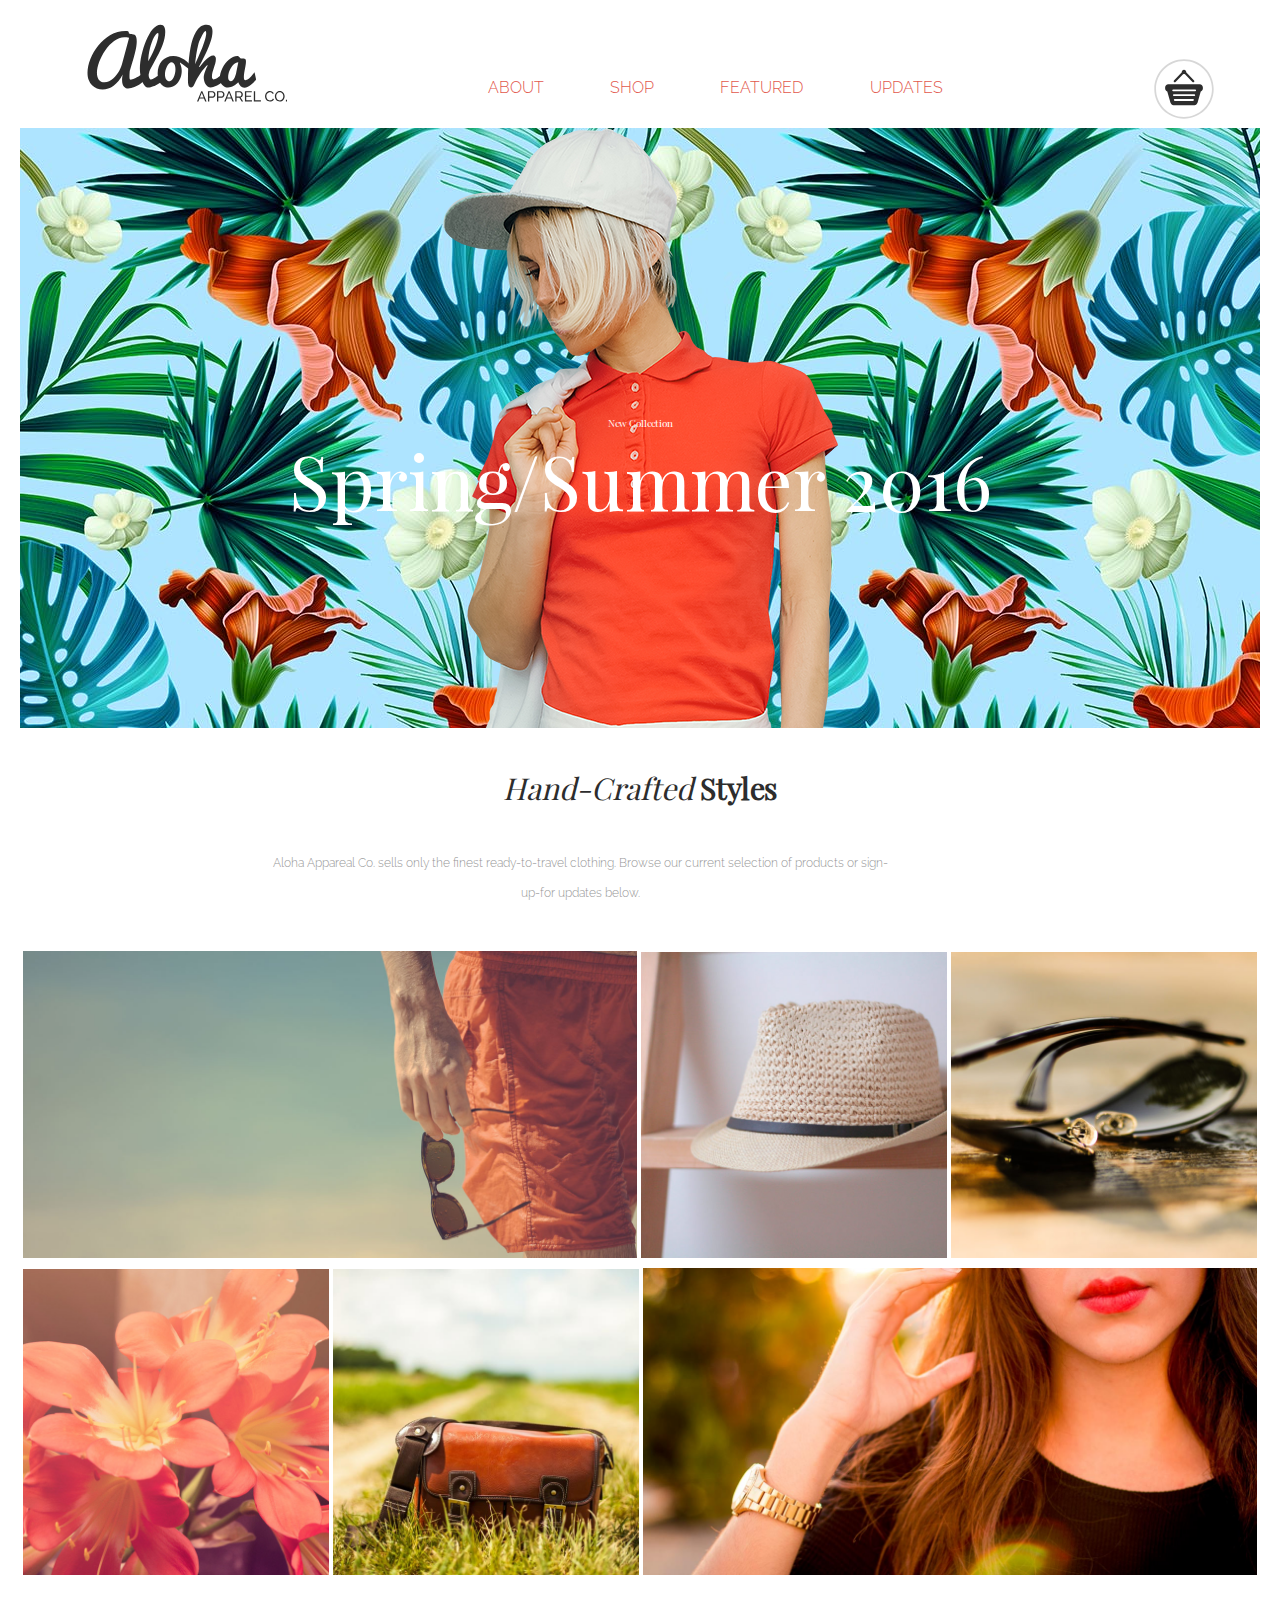
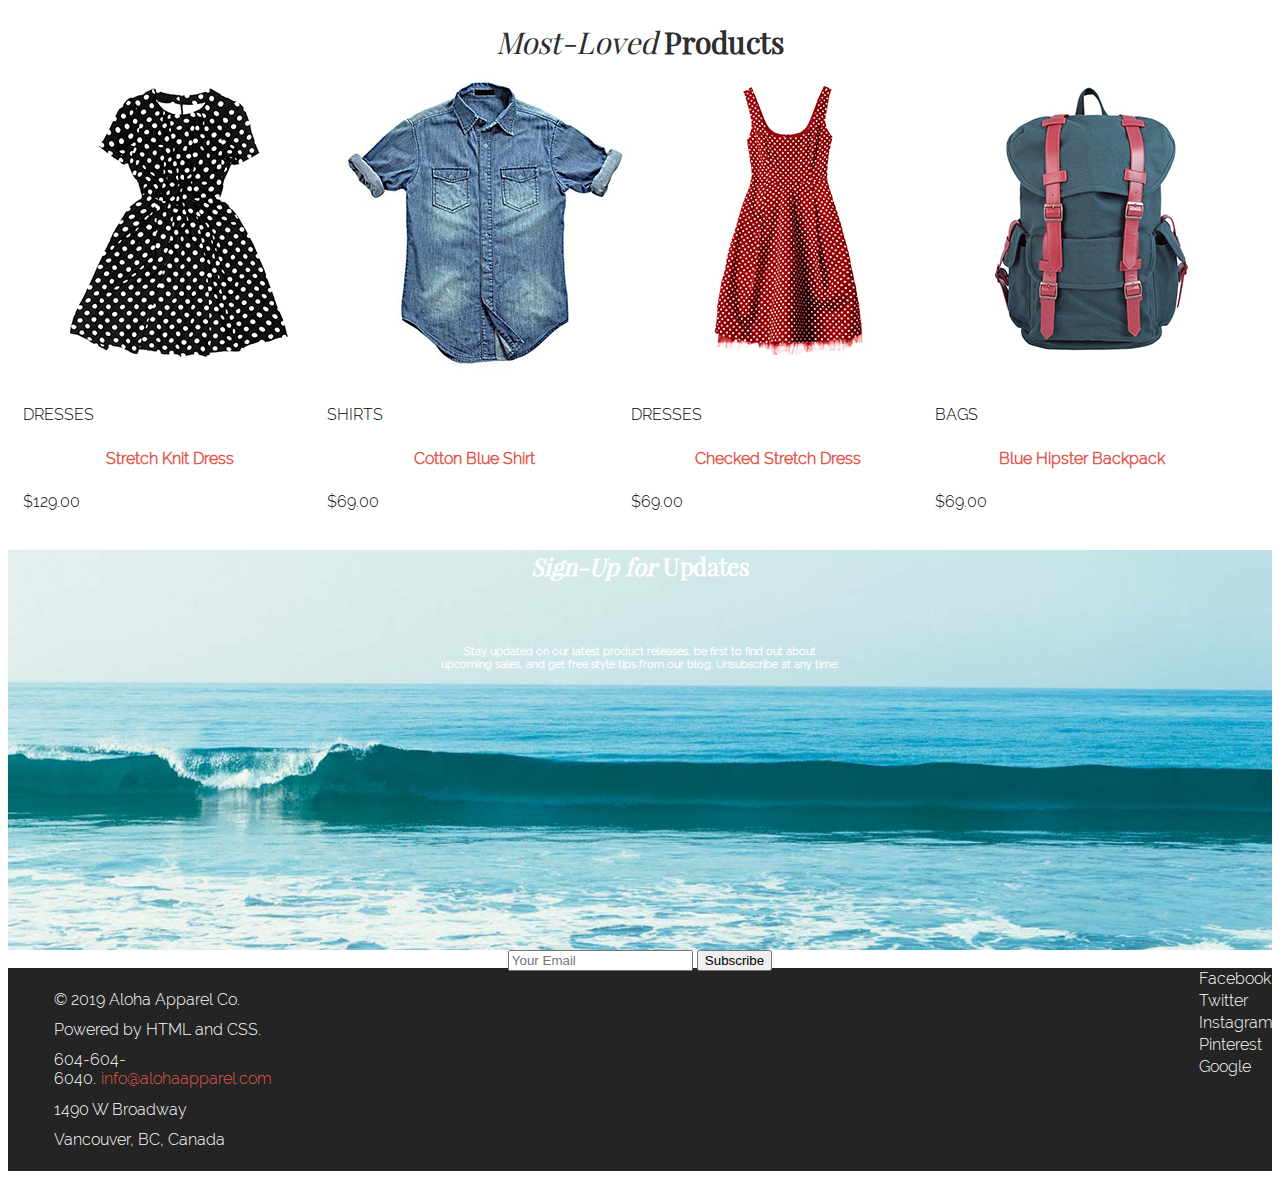
==== index.html @ 9bc2966b "rename index" ====
<!DOCTYPE html>
<html>
<head>
      <link href="https://fonts.googleapis.com/css?family=Thasadith" rel="stylesheet">
      <link rel="stylesheet" href="https://use.fontawesome.com/releases/v5.6.3/css/all.css" integrity="sha384-UHRtZLI+pbxtHCWp1t77Bi1L4ZtiqrqD80Kn4Z8NTSRyMA2Fd33n5dQ8lWUE00s/" crossorigin="anonymous">
<meta charset="utf-8">
<link rel="stylesheet" href="style.css">
        
</head> 
<body>

<header class="site-header container">
         <div class="logo">
            <img src="images/aloha-logo.svg" alt="Aloha Appareal Co. logo" width="200" height="100"/>
         </div>
         
         <nav class="main-navigation">
               <ul>
                  <li><a href="#about">ABOUT</a></li>
                  <li><a href="#shop">SHOP</a></li>
                  <li><a href="#featured">FEATURED</a></li>
                  <li><a href="#updates">UPDATES</a></li>
               </ul>
         </nav>
         <div class="cart">
               <span class="screen-reader"></span>
               <img src="images/cart-icon.svg" class="cart" alt="Shopping cart" width="60" height="60" />
            </div>
   </header>

   <section class="banner container">
      <div style="padding-top:40px;">
         <article class="banner-text">
            <div class="banner-header2"> New Collection</div>
            <div class="banner-header1">Spring/Summer 2016</div>
         </article>
      </div>
   </section>

   <section>
      <div class="container center">
         <article class="center" style="padding-top: 40px;">
            <span class="header3"><i>Hand-Crafted</i></span><span class="header2"><b> Styles</b></span>
            <div class="styles" style="width: 50%">
               Aloha Appareal Co. sells only the finest ready-to-travel clothing. Browse our current selection of products or sign-up-for updates below.
            </div>
         </article>
      </div>
   </section>

   <section class="container" style="padding-top:40px">
   <table>
      <tr>
         <td class="table-ract"><img src="images/mens-category.jpg" style="width:100%"/></td>
         <td class="table-square"><img src="images/trends-category.jpg" style="width: 100%"/></td>
         <td class="table-square"><img src="images/glasses-category.jpg" style="width: 100%"/></td>
      </tr>
   </table>
   <table>
      <tr>
         <td class="table-square"><img src="images/sale-category.jpg" style="width: 100%"/></td>
         <td class="table-square"><img src="images/bags-category.jpg" style="width: 100%"/></td>
         <td class="table-ract"><img src="images/womens-category.jpg" style="width:100%"/></td>
      </tr>

   </table>
   </section>
   <section class="container">
         <div class="center">
            <article class="center" style="padding-top: 40px;">
               <span class="header3"><i>Most-Loved</i></span><span class="header2"><b> Products</b></span>
            </article>
         </div>


      <div class="product">
         <img src="images/stretch-knit-dress.jpg" alt=Stretch-knit-dress>
         <p>DRESSES </p>
         <h4>Stretch Knit Dress</h4>
         <p>$129.00</p>
      </div>

      <div class="product">
         <img src="images/cotton-blue-shirt.jpg" alt=cotton-blue-shirt>
         <p>SHIRTS</p>
         <h4>Cotton Blue Shirt</h4>
         <p>$69.00</p>
      </div>

      <div class="product">
         <img src="images/checked-stretch-dress.jpg" alt=checked-stretch-dress>
         <p>DRESSES</p>
         <h4>Checked Stretch Dress</h4>
         <p>$69.00</p>
      </div>

      <div class="product">
         <img src="images/blue-hipster-backpack.jpg" alt=backpack>
         <p>BAGS</p>
         <h4>Blue Hipster Backpack</h4>
         <p>$69.00</p>
      </div>
   </section>

   <section class="newsletter">
      <article class="newsletter">
         <h2><em>Sign-Up for</em> <strong>Updates</strong></h2>
         <h6>Stay updated on our latest product releases, be first to find out about <br> upcoming sales, and get free
            style
            tips from our blog. Unsubscribe at any time.</h6>
         <form class="sign-up-form">
      </article>
      <label>
         <input type="email" placeholder="Your Email"/>
      </label>
      <button type="submit">Subscribe</button>
      </form>
   </section>
   <br>
   <footer>
         

      <div>
         <ul>
         <li>&copy; 2019 Aloha Apparel Co.</li>
         
         <li>Powered by HTML and CSS.</li>
         
         <li>604-604-6040.<a href=“mailto:info@alohaapparel.com”>info@alohaapparel.com</a></li>
         
         <li>1490 W Broadway</li>
         
         <li>Vancouver, BC, Canada</li>
      </div>
      <div>
         <li><i class="fab fa-facebook-square"></i>Facebook</li>
         
         <li><i class="fab fa-twitter"></i>Twitter</li>
         
         <li><i class="fab fa-instagram"></i>Instagram</li>
         
         <li><i class="fab fa-pinterest-square"></i>Pinterest</li>
         
         <li><i class="fab fa-google-plus-g"></i>Google</li>
      </ul>
      </div>
   </footer>








   </body>

</html>
---- style.css ----
@font-face {
  font-family: "PD bold";
  src: url("fonts/PlayfairDisplay-Bold_2.eot");
  src: url("fonts/PlayfairDisplay-Bold_2.eot?#iefix")
      format("embedded-opentype"),
    url("fonts/PlayfairDisplay-Bold_2.woff2") format("woff2"),
    url("fonts/PlayfairDisplay-Bold_2.woff") format("woff"),
    url("fonts/PlayfairDisplay-Bold_2.ttf") format("truetype"),
    url("fonts/PlayfairDisplay-Bold_2.svg#PlayfairDisplay-Bold") format("svg");
  font-weight: bold;
  font-style: normal;
}
@font-face {
  font-family: "pd reg";
  src: url("fonts/PlayfairDisplay-Regular_1.eot");
  src: url("fonts/PlayfairDisplay-Regular_1.eot?#iefix")
      format("embedded-opentype"),
    url("fonts/PlayfairDisplay-Regular_1.woff2") format("woff2"),
    url("fonts/PlayfairDisplay-Regular_1.woff") format("woff"),
    url("fonts/PlayfairDisplay-Regular_1.ttf") format("truetype"),
    url("fonts/PlayfairDisplay-Regular_1.svg#PlayfairDisplay-Regular")
      format("svg");
  font-weight: normal;
  font-style: normal;
}

@font-face {
  font-family: "R med";
  src: url("fonts/Raleway-Medium.eot");
  src: url("fonts/Raleway-Medium.eot?#iefix") format("embedded-opentype"),
    url("fonts/Raleway-Medium.woff2") format("woff2"),
    url("fonts/Raleway-Medium.woff") format("woff"),
    url("fonts/Raleway-Medium.ttf") format("truetype"),
    url("fonts/Raleway-Medium.svg#Raleway-Medium") format("svg");
  font-weight: 500;
  font-style: normal;
}

@font-face {
  font-family: "R light";
  src: url("fonts/Raleway-Light.eot");
  src: url("fonts/Raleway-Light.eot?#iefix") format("embedded-opentype"),
    url("fonts/Raleway-Light.woff2") format("woff2"),
    url("fonts/Raleway-Light.woff") format("woff"),
    url("fonts/Raleway-Light.ttf") format("truetype"),
    url("fonts/Raleway-Light.svg#Raleway-Light") format("svg");
  font-weight: 300;
  font-style: normal;
}
h1 {
  text-allign: left;
}
h2 {
  font-family: "pd reg";
  color: white;
  text-align: center;
}


.header2 {
  font-family: "pd reg";
  color: #2d2d2d;
  text-align: center;
  font-size: 30px;
}

.header3 {
  font-family: "pd reg";
  color: #2d2d2d;
  text-align: center;
  font-size: 30px;
}
h4 {
  font-family: "R light";
  color: #e2574c;
  text-align: center;
}
h5 {
  color: #969696;
  font-family: "R light";
  text-align: center;
}
h6 {
  color: white;
  font-family: "r light";
  text-align: center;
  padding: 3%;
  j
}

header {
  margin: 0 auto;
  padding: 5px 0 5px 10px;
}

.center{
  text-align: center;
}


.collection {
  text-align: center;
}
.newsletter {
  text-align: center;
}
.styles {
  padding-top: 40px;
  padding-left: 250px;
  text-align: center;
  font-size: 12px;
  font-family: "R light";
  line-height: 0.8cm;
  color: #969696;
}

table{
  width: 100%;
}

.table-ract{
  width: 50%;
  height:200px;
}

.table-square{
  width: 25%;
  height:100px;
}
.body {
  text-align: center;
  color: #2d2d2d;
}
.season {
  text-align: center;
}
.container {
  max-width: 1240px;
  margin: 0 auto
}
.main-navigation {
  text-align: center;
}
footer {
  display: flex;
  flex-flow: row;
  justify-content: space-between;
  align-items: right;
  align-content: flex-start;
  background-color: #242424;
  color: white;
  text-decoration: none;
}

header {
  display: flex;
  justify-content: space-between;
  text-transform: uppercase;
  align-items: center;
  text-align: center;
  height: 110px;
}
.logo {
  align-self: flex-start;
  padding-left: 5%;
}

.cart {
  flex: 0 1 13%;
  align-self: flex-end;
}
.main-navigation {
  flex: 1 0 0%;
  padding-top: 3%;
}
.main-navigation li {
  list-style: none;
  display: inline;
}

.banner {
  background: url("images/banner-girl.png") no-repeat center 0%,
    url("images/flower-bkgd.jpg") repeat-x; 
    height:600px;
    flex-shrink: 1;
}

.banner-text{
  font-family: "pd reg";
  color: white;
  text-align: center;
  padding: 20%;
}

.banner-header1{
  font-size: 75px;
}
.banner-header2{
  font-size: 10px;
}

.description {
  font-size: 10px;

}

.newsletter {
  font-family: "R light";
  background: url("images/wave-bkgd.jpg") bottom no-repeat;
  background-size: cover;
  height: 400px;
  width: 100%;
  text-align: center;
}
a {
  font-family: "r light";
  color: #e2574c;
  text-decoration: none;
  padding: 2%;
}

.product {
  display: inline-block;
  width: 300px;
  padding: 0%;
}

li {
  font-family: "R light";
  list-style-type: none;
  padding: 2%;
}

p {
  font-family: "R light";
  color: black;
  padding: 1%;
}

@media screen and (max-width: 480px) {
  .wrapperdisplay flex;
}
@media screen and (m-width: 720px) {
}

.wrapper .content {
  flex-flow: column-reverse nowrap;
  align-content: center;
  align-items: center;
  display: flex;
}
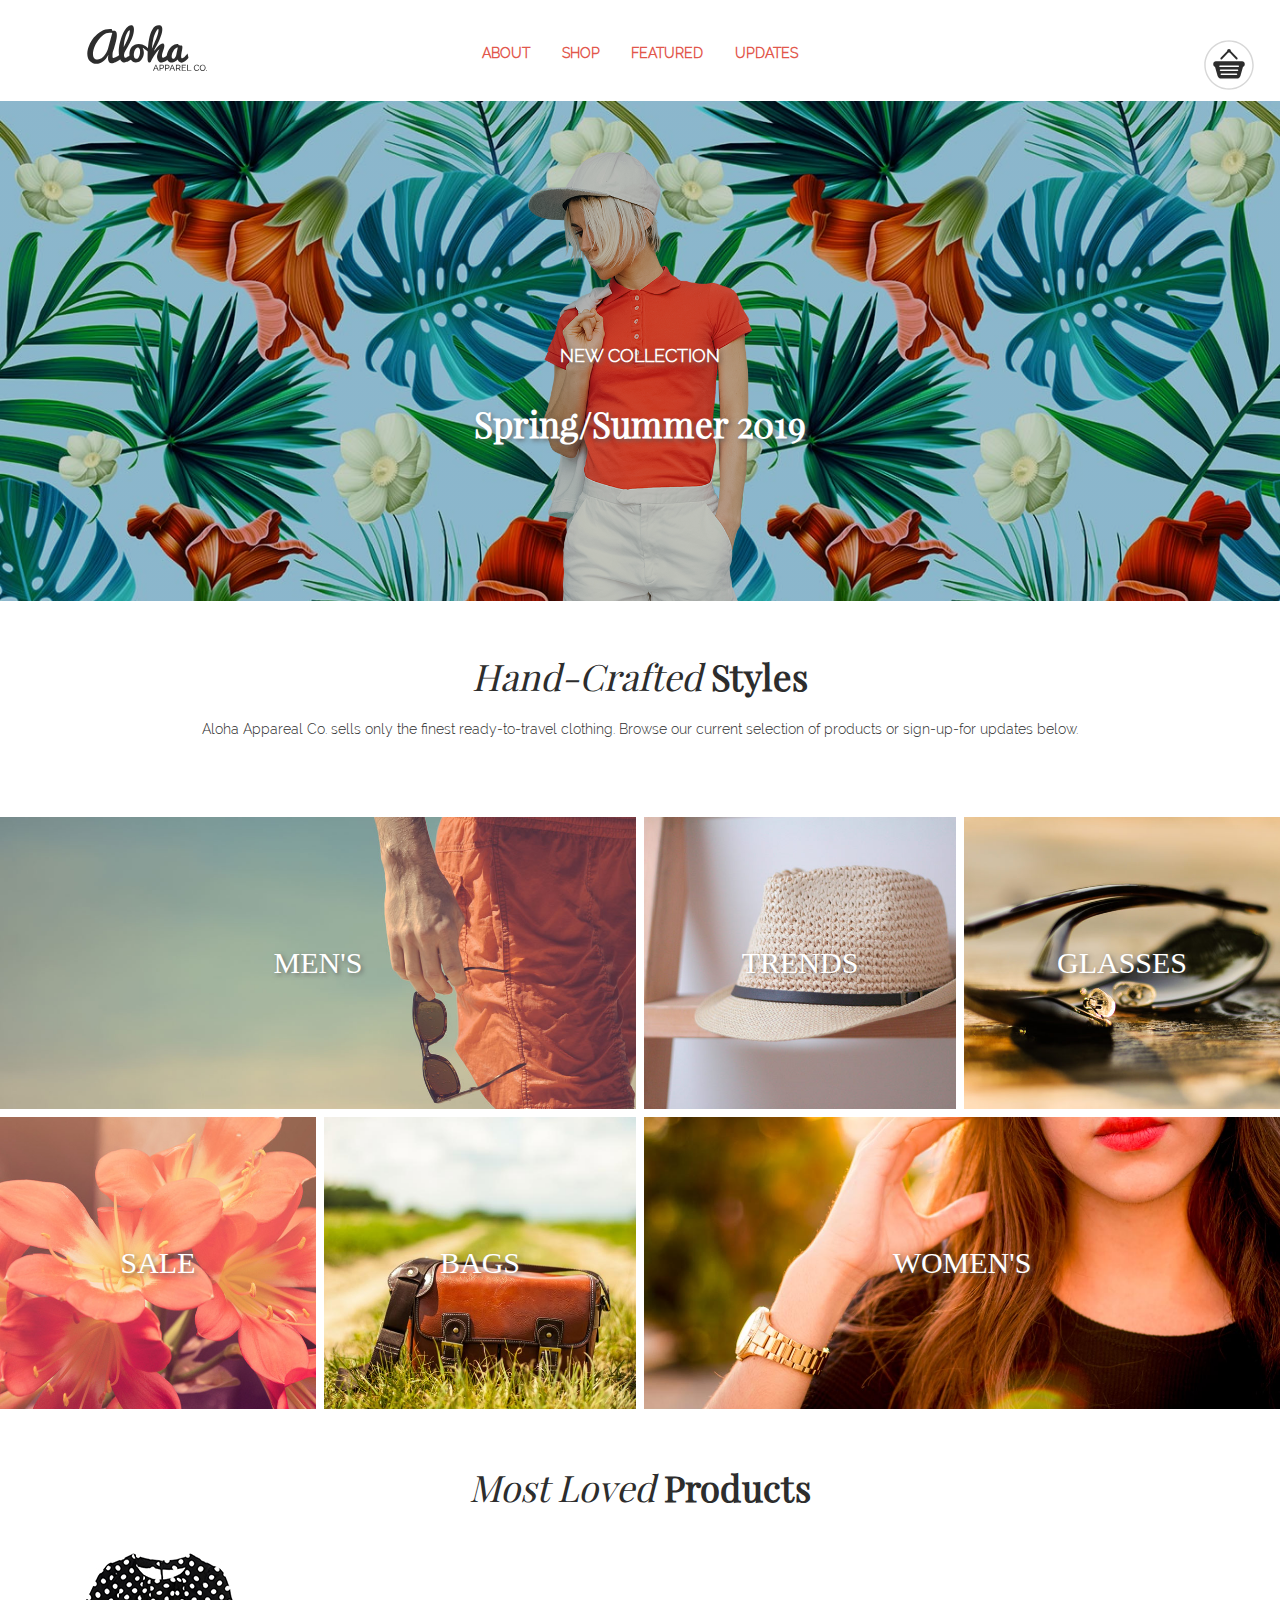
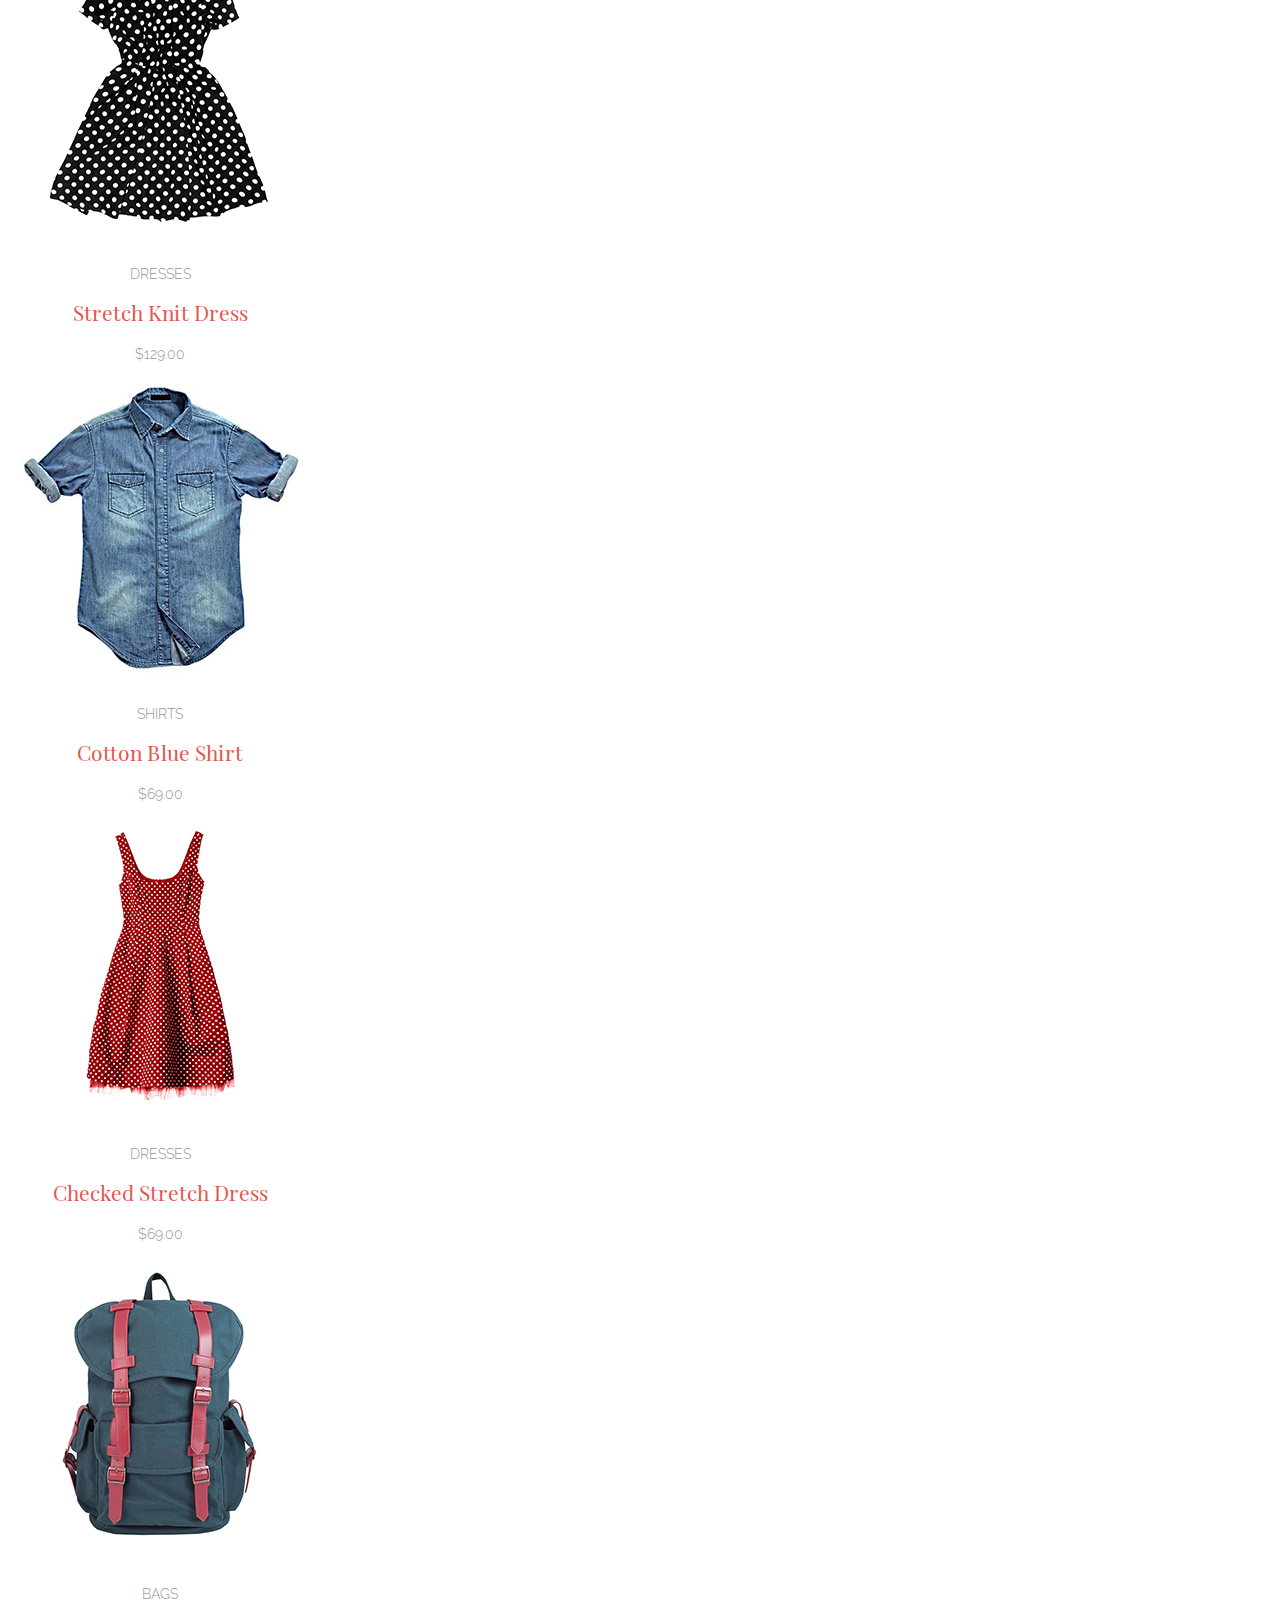
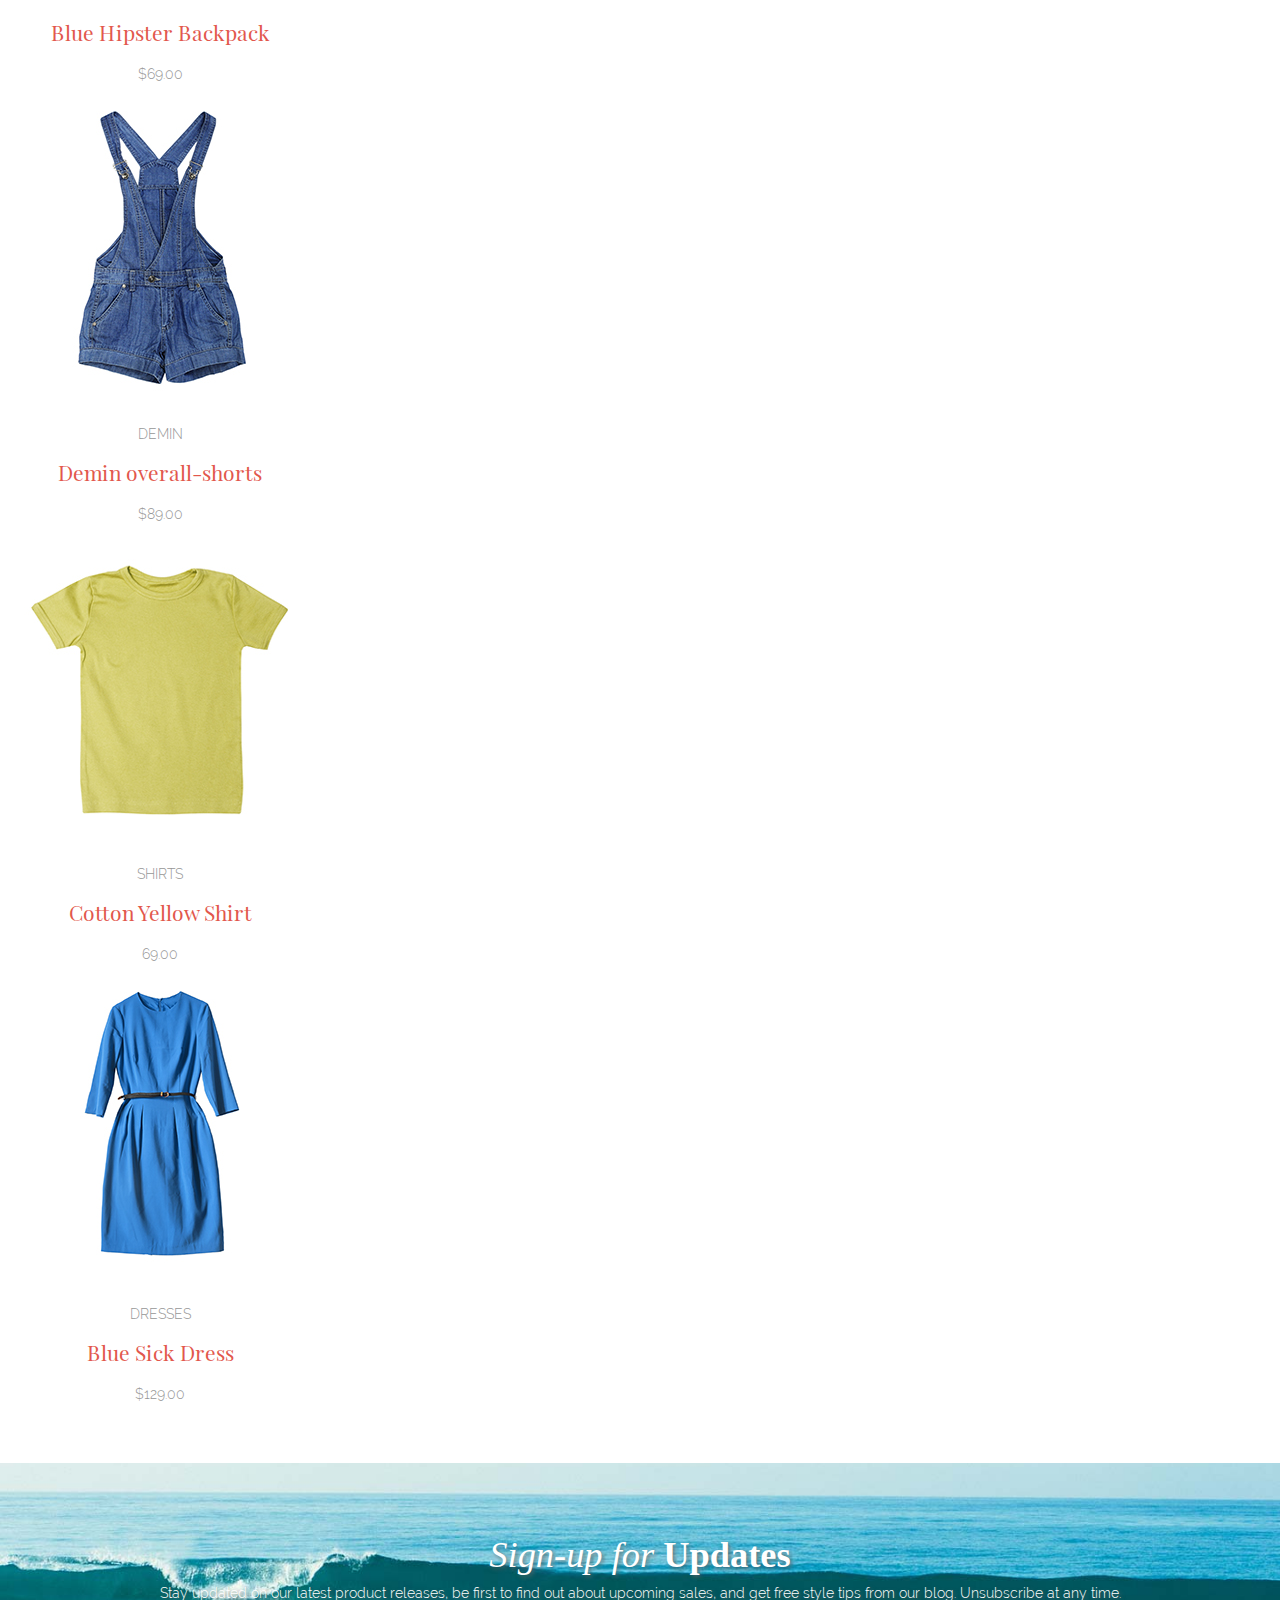
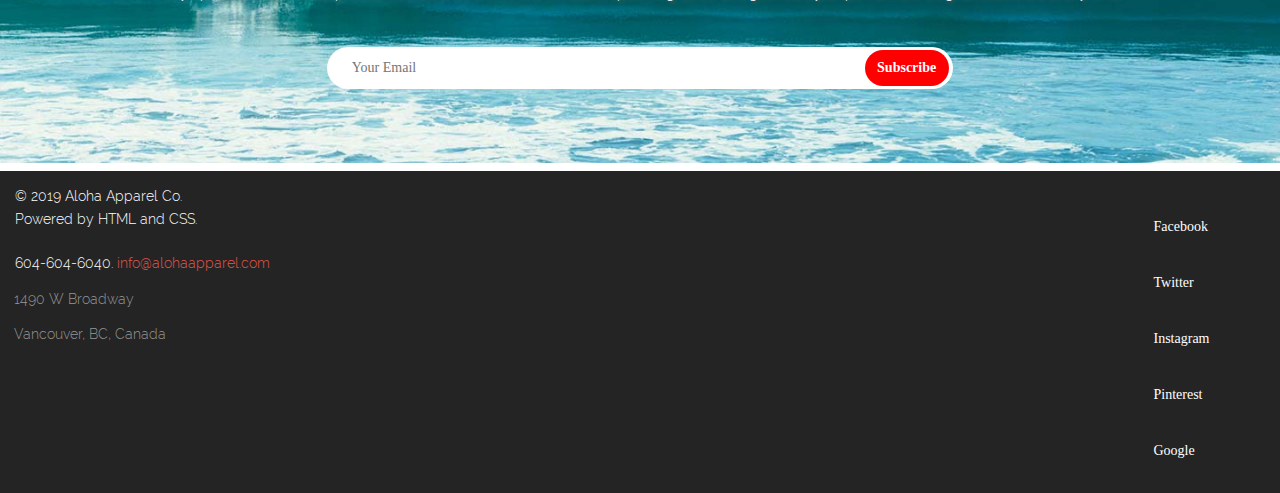
==== commit cd909e18: "january 22, 2019 final project aloha" ====
--- a/index.html
+++ b/index.html
@@ -1,156 +1,174 @@
 <!DOCTYPE html>
 <html>
 <head>
-      <link href="https://fonts.googleapis.com/css?family=Thasadith" rel="stylesheet">
-      <link rel="stylesheet" href="https://use.fontawesome.com/releases/v5.6.3/css/all.css" integrity="sha384-UHRtZLI+pbxtHCWp1t77Bi1L4ZtiqrqD80Kn4Z8NTSRyMA2Fd33n5dQ8lWUE00s/" crossorigin="anonymous">
-<meta charset="utf-8">
-<link rel="stylesheet" href="style.css">
-        
-</head> 
+      <meta charset="utf-8"/>
+      <meta name="viewport" content= "width=device-width, initial-scale=1"/>
+      
+      <link href="https://fonts.googleapis.com/css?family=Thasadith" rel="stylesheet"/>
+      <link rel="stylesheet" href="https://use.fontawesome.com/releases/v5.6.3/css/all.css" integrity="sha384-UHRtZLI+pbxtHCWp1t77Bi1L4ZtiqrqD80Kn4Z8NTSRyMA2Fd33n5dQ8lWUE00s/" crossorigin="anonymous"/>
+      <link href="https://meyerweb.com/eric/tools/css/reset" rel="stylesheet"/>
+      <link rel="stylesheet" href="style.css"/>
+      <link rel="stylesheet" href="flickity.min.css"/>
+
+
+</head>
+
 <body>
 
 <header class="site-header container">
          <div class="logo">
-            <img src="images/aloha-logo.svg" alt="Aloha Appareal Co. logo" width="200" height="100"/>
+            <h1 class="screen-reader">Aloha Apparel Co.</h1>
+            <img src="images/aloha-logo.svg" alt="Aloha Appareal Co. logo"/>
          </div>
+         <div class="cart">
+               <span class="screen-reader">Shopping cart</span>
+               <img src="images/cart-icon.svg" alt="Shopping cart" />
+         </div>
+         <nav class="main-navigation"> 
+             <ul>
+                     <li><a href="#about">about</a></li>
+                     <li><a href="#shop">SHOP</a></li>
+                     <li><a href="#featured">FEATURED</a></li>
+                     <li><a href="#updates">UPDATES</a></li>
+                  </ul>
+            </nav>
          
-         <nav class="main-navigation">
-               <ul>
-                  <li><a href="#about">ABOUT</a></li>
-                  <li><a href="#shop">SHOP</a></li>
-                  <li><a href="#featured">FEATURED</a></li>
-                  <li><a href="#updates">UPDATES</a></li>
-               </ul>
-         </nav>
-         <div class="cart">
-               <span class="screen-reader"></span>
-               <img src="images/cart-icon.svg" class="cart" alt="Shopping cart" width="60" height="60" />
-            </div>
-   </header>
+         
+</header>
 
-   <section class="banner container">
-      <div style="padding-top:40px;">
-         <article class="banner-text">
-            <div class="banner-header2"> New Collection</div>
-            <div class="banner-header1">Spring/Summer 2016</div>
-         </article>
+   <section class="banner">
+      <div class="banner-text container">
+            <p class="collection"> new collection</p>
+            <p class="season">Spring/Summer 2019</p>   
       </div>
    </section>
 
-   <section>
-      <div class="container center">
-         <article class="center" style="padding-top: 40px;">
-            <span class="header3"><i>Hand-Crafted</i></span><span class="header2"><b> Styles</b></span>
-            <div class="styles" style="width: 50%">
-               Aloha Appareal Co. sells only the finest ready-to-travel clothing. Browse our current selection of products or sign-up-for updates below.
-            </div>
-         </article>
-      </div>
+
+   <section class="about" id="about">
+         <div class="about-text container">
+            <h2>Hand-Crafted <span class="heavy">Styles</span></h2>
+               <p class="hcs">Aloha Appareal Co. sells only the finest ready-to-travel clothing. Browse our current selection of products or sign-up-for updates below.</p>
+             </div>
    </section>
 
-   <section class="container" style="padding-top:40px">
-   <table>
-      <tr>
-         <td class="table-ract"><img src="images/mens-category.jpg" style="width:100%"/></td>
-         <td class="table-square"><img src="images/trends-category.jpg" style="width: 100%"/></td>
-         <td class="table-square"><img src="images/glasses-category.jpg" style="width: 100%"/></td>
-      </tr>
-   </table>
-   <table>
-      <tr>
-         <td class="table-square"><img src="images/sale-category.jpg" style="width: 100%"/></td>
-         <td class="table-square"><img src="images/bags-category.jpg" style="width: 100%"/></td>
-         <td class="table-ract"><img src="images/womens-category.jpg" style="width:100%"/></td>
-      </tr>
+   <div class="categories">
+      <div class="mens category-rectangular"><span class=category-name>men's</span></div>
+      <div class="trends category-square"><span class=category-name>trends</span></div>
+      <div class="glasses category-square"><span class=category-name>glasses</span></div>
+   </div>
+   <div class="categories">
+   <div class="sale category-square"><span class=category-name>sale</span></div>
+      <div class="bags category-square"><span class=category-name>bags</span></div>
+      <div class="womens category-rectangular"><span class=category-name>women's</span></div>
+   </div>
+</section>
 
-   </table>
-   </section>
-   <section class="container">
-         <div class="center">
-            <article class="center" style="padding-top: 40px;">
-               <span class="header3"><i>Most-Loved</i></span><span class="header2"><b> Products</b></span>
-            </article>
+
+   <section class="featured" id="featured">
+         
+               <h2>Most Loved<span class="heavy"> Products</span></h2>
+          
+     <div class="main-carousel">  
+           
+
+      <div class="carousel-cell">
+         <img src="images/stretch-knit-dress.jpg" alt=Stretch-knit-dress>
+         <p class="product-type">dresses </p>
+         <h3>Stretch Knit Dress</h3>
+         <p class="price">$129.00</p>
+      </div>
+
+      <div class="carousel-cell">
+         <img src="images/cotton-blue-shirt.jpg" alt=cotton-blue-shirt>
+         <p class="product-type">shirts</p>
+         <h3>Cotton Blue Shirt</h3>
+         <p class="price">$69.00</p>
+      </div>
+
+      <div class="carousel-cell">
+         <img src="images/checked-stretch-dress.jpg" alt=checked-stretch-dress>
+         <p class="product-type">dresses</p>
+         <h3>Checked Stretch Dress</h3>
+         <p class="price">$69.00</p>
+      </div>
+
+      <div class="carousel-cell">
+         <img src="images/blue-hipster-backpack.jpg" alt=backpack>
+         <p class="product-type">bags</p>
+         <h3>Blue Hipster Backpack</h3>
+         <p class="price">$69.00</p>
+      </div>
+
+      <div class="carousel-cell">
+            <img src="images/demin-overall-shorts.jpg" alt=denib-overall-shorts>
+            <p class="product-type">demin</p>
+            <h3>Demin overall-shorts</h3>
+            <p class="price">$89.00</p>
+      </div>
+
+         <div class="carousel-cell">
+               <img src="images/cotton-yellow-tshirt.jpg" alt=cotton-yellow-tshirt>
+               <p class="product-type">shirts</p>
+               <h3>Cotton Yellow Shirt</h3>
+               <p class="price">69.00</p>
          </div>
 
+            <div class="carousel-cell">
+                  <img src="images/blue-silk-dress.jpg" alt=blue-sick-dress>
+                  <p class="product-type">dresses </p>
+                  <h3>Blue Sick Dress</h3>
+                  <p class="price">$129.00</p>
+            </div>
+               
+               
+      </div>
+               
+   </section>
+   
 
-      <div class="product">
-         <img src="images/stretch-knit-dress.jpg" alt=Stretch-knit-dress>
-         <p>DRESSES </p>
-         <h4>Stretch Knit Dress</h4>
-         <p>$129.00</p>
+   <section class="newsletter" id="newsletter">
+      <div class="sign-up-wrapper container">
+            <h5>Sign-up for<span class="heavy"> Updates</span></h5>
+            <p>Stay updated on our latest product releases, be first to find out about upcoming sales, and get free style tips from our blog. Unsubscribe at any time.</p>
+            <form class="sign-up-form">
+            <input type="email" name="your_email" id="your-email" value placeholder="Your Email">
+            <input type="submit" name="subscribe" value="Subscribe" id="subscribe">
+            </form>
+            </div>     
+   </section>
+ 
+   <footer class="site-footer">
+     
+         <div class="colophon">
+            <div class="copyright">
+               <h6>&copy; 2019 Aloha Apparel Co.</h6>
+               <h6>Powered by HTML and CSS.</h6>
+               <br>
+               <h6>604-604-6040. <a href=“mailto:info@alohaapparel.com”>info@alohaapparel.com</a></h6>
+            </div>
+            
+            <div class="address">
+               <h4>1490 W Broadway</h4>
+               <h4>Vancouver, BC, Canada</h4>
+            </div>
       </div>
+       <ul class="social">
+   
+         <li><i href class="fab fa-facebook-square"><span class="network-name">Facebook</span></i></li>
+         <li><i href class="fab fa-twitter"><span class="network-name">Twitter</span></i></li>
+         <li><i href class="fab fa-instagram"><span class="network-name">Instagram</span></i></li>
+         <li><i href class="fab fa-pinterest-square"><span class="network-name">Pinterest</span></i></li>
+         <li><i href class="fab fa-google-plus-g"><span class="network-name">Google</span></i></li>
+         </ul>
+      
 
-      <div class="product">
-         <img src="images/cotton-blue-shirt.jpg" alt=cotton-blue-shirt>
-         <p>SHIRTS</p>
-         <h4>Cotton Blue Shirt</h4>
-         <p>$69.00</p>
-      </div>
-
-      <div class="product">
-         <img src="images/checked-stretch-dress.jpg" alt=checked-stretch-dress>
-         <p>DRESSES</p>
-         <h4>Checked Stretch Dress</h4>
-         <p>$69.00</p>
-      </div>
-
-      <div class="product">
-         <img src="images/blue-hipster-backpack.jpg" alt=backpack>
-         <p>BAGS</p>
-         <h4>Blue Hipster Backpack</h4>
-         <p>$69.00</p>
-      </div>
-   </section>
-
-   <section class="newsletter">
-      <article class="newsletter">
-         <h2><em>Sign-Up for</em> <strong>Updates</strong></h2>
-         <h6>Stay updated on our latest product releases, be first to find out about <br> upcoming sales, and get free
-            style
-            tips from our blog. Unsubscribe at any time.</h6>
-         <form class="sign-up-form">
-      </article>
-      <label>
-         <input type="email" placeholder="Your Email"/>
-      </label>
-      <button type="submit">Subscribe</button>
-      </form>
-   </section>
-   <br>
-   <footer>
-         
-
-      <div>
-         <ul>
-         <li>&copy; 2019 Aloha Apparel Co.</li>
-         
-         <li>Powered by HTML and CSS.</li>
-         
-         <li>604-604-6040.<a href=“mailto:info@alohaapparel.com”>info@alohaapparel.com</a></li>
-         
-         <li>1490 W Broadway</li>
-         
-         <li>Vancouver, BC, Canada</li>
-      </div>
-      <div>
-         <li><i class="fab fa-facebook-square"></i>Facebook</li>
-         
-         <li><i class="fab fa-twitter"></i>Twitter</li>
-         
-         <li><i class="fab fa-instagram"></i>Instagram</li>
-         
-         <li><i class="fab fa-pinterest-square"></i>Pinterest</li>
-         
-         <li><i class="fab fa-google-plus-g"></i>Google</li>
-      </ul>
-      </div>
+      
    </footer>
 
-
-
-
-
-
+<!--JavaScript files-->
+<script type="text/javascript" src="./jquery.js"></script>
+<script type="text/javascript" src="./flickity.pkgd.min.js"></script>
+<script type="text/javascript" src="./index.js"></script>
 
 
    </body>
--- a/style.css
+++ b/style.css
@@ -1,3 +1,133 @@
+/* http://meyerweb.com/eric/tools/css/reset/ 
+   v2.0 | 20110126
+   License: none (public domain)
+*/
+
+html,
+body,
+div,
+span,
+applet,
+object,
+iframe,
+h1,
+h2,
+h3,
+h4,
+h5,
+h6,
+p,
+blockquote,
+pre,
+a,
+abbr,
+acronym,
+address,
+big,
+cite,
+code,
+del,
+dfn,
+em,
+img,
+ins,
+kbd,
+q,
+s,
+samp,
+small,
+strike,
+strong,
+sub,
+sup,
+tt,
+var,
+b,
+u,
+i,
+center,
+dl,
+dt,
+dd,
+ol,
+ul,
+li,
+fieldset,
+form,
+label,
+legend,
+table,
+caption,
+tbody,
+tfoot,
+thead,
+tr,
+th,
+td,
+article,
+aside,
+canvas,
+details,
+embed,
+figure,
+figcaption,
+footer,
+header,
+hgroup,
+menu,
+nav,
+output,
+ruby,
+section,
+summary,
+time,
+mark,
+audio,
+video {
+  margin: 0;
+  padding: 0;
+  border: 0;
+  font-size: 100%;
+  font: inherit;
+  vertical-align: baseline;
+  box-sizing: border-box;
+}
+/* HTML5 display-role reset for older browsers */
+article,
+aside,
+details,
+figcaption,
+figure,
+footer,
+header,
+hgroup,
+menu,
+nav,
+section {
+  display: block;
+}
+body {
+  line-height: 1px;
+}
+ol,
+ul {
+  list-style: none;
+}
+blockquote,
+q {
+  quotes: none;
+}
+blockquote:before,
+blockquote:after,
+q:before,
+q:after {
+  content: "";
+  content: none;
+}
+table {
+  border-collapse: collapse;
+  border-spacing: 0;
+}
 @font-face {
   font-family: "PD bold";
   src: url("fonts/PlayfairDisplay-Bold_2.eot");
@@ -47,205 +177,652 @@
   font-weight: 300;
   font-style: normal;
 }
+html {
+  font-size: 14px;
+}
+
 h1 {
-  text-allign: left;
-}
-h2 {
-  font-family: "pd reg";
-  color: white;
-  text-align: center;
-}
-
+  text-align: left;
+}
 
 .header2 {
   font-family: "pd reg";
   color: #2d2d2d;
   text-align: center;
-  font-size: 30px;
+  font-size: 2.4rem;
+  font-style: normal;
+  font-weight: bold;
+  font-weight: 700;
 }
 
 .header3 {
   font-family: "pd reg";
   color: #2d2d2d;
   text-align: center;
-  font-size: 30px;
-}
-h4 {
+  font-size: 2.4rem;
+  font-style: italic;
+  text-shadow: 2px 2px 4px hsla(0, 0%, 39%, 0.8);
+  margin-bottom: 1.5rem;
+  line-height: 1;
+}
+
+section {
+  padding: 4rem 0;
+}
+section h2 {
+  text-align: center;
+}
+h2 {
+  font-size: 2.6rem;
+  font-style: italic;
+  margin-bottom: 1.5rem;
+  font-family: "pd reg";
+  line-height: 1;
+}
+.heavy {
+  font-style: normal;
+  font-weight: 900;
+}
+.about-text p {
+  font-size: 14px;
+}
+.featured-container {
+  padding: 0;
+}
+
+.p {
+  margin-block-start: 1em;
+  margin-block-end: 1em;
+  margin-inline-start: 0px;
+  margin-inline-end: 0px;
+  text-align: center;
+}
+.product-type {
+  font-size: 0.75rem;
+  margin-bottom: 0.75rem;
+  text-transform: uppercase;
+}
+.price,
+.product-type {
+  color: #969696;
+  font-size: 14px;
+}
+
+.hcs {
+  color: #2d2d2d;
   font-family: "R light";
-  color: #e2574c;
-  text-align: center;
-}
-h5 {
-  color: #969696;
-  font-family: "R light";
-  text-align: center;
-}
+  text-align: center;
+  margin: 0;
+  padding: 0;
+  border: 0;
+  font-size: 14px;
+  display: block;
+  margin-block-start: 1em;
+  margin-block-end: 1em;
+  margin-inline-start: 0px;
+  margin-inline-end: 0px;
+}
+
+.social i {
+  min-width: 25px;
+}
+
 h6 {
   color: white;
   font-family: "r light";
-  text-align: center;
-  padding: 3%;
-  j
-}
-
-header {
-  margin: 0 auto;
-  padding: 5px 0 5px 10px;
-}
-
-.center{
-  text-align: center;
-}
-
-
-.collection {
-  text-align: center;
-}
-.newsletter {
-  text-align: center;
-}
-.styles {
-  padding-top: 40px;
-  padding-left: 250px;
-  text-align: center;
-  font-size: 12px;
-  font-family: "R light";
-  line-height: 0.8cm;
-  color: #969696;
-}
-
-table{
-  width: 100%;
-}
-
-.table-ract{
-  width: 50%;
-  height:200px;
-}
-
-.table-square{
-  width: 25%;
-  height:100px;
-}
-.body {
-  text-align: center;
-  color: #2d2d2d;
-}
-.season {
-  text-align: center;
-}
-.container {
-  max-width: 1240px;
-  margin: 0 auto
-}
-.main-navigation {
-  text-align: center;
-}
-footer {
-  display: flex;
-  flex-flow: row;
-  justify-content: space-between;
-  align-items: right;
-  align-content: flex-start;
-  background-color: #242424;
-  color: white;
-  text-decoration: none;
-}
-
-header {
-  display: flex;
-  justify-content: space-between;
-  text-transform: uppercase;
-  align-items: center;
-  text-align: center;
-  height: 110px;
-}
-.logo {
-  align-self: flex-start;
-  padding-left: 5%;
-}
-
-.cart {
-  flex: 0 1 13%;
-  align-self: flex-end;
-}
-.main-navigation {
-  flex: 1 0 0%;
-  padding-top: 3%;
-}
-.main-navigation li {
-  list-style: none;
-  display: inline;
-}
-
-.banner {
-  background: url("images/banner-girl.png") no-repeat center 0%,
-    url("images/flower-bkgd.jpg") repeat-x; 
-    height:600px;
-    flex-shrink: 1;
-}
-
-.banner-text{
-  font-family: "pd reg";
-  color: white;
-  text-align: center;
-  padding: 20%;
-}
-
-.banner-header1{
-  font-size: 75px;
-}
-.banner-header2{
-  font-size: 10px;
-}
-
-.description {
-  font-size: 10px;
-
-}
-
-.newsletter {
-  font-family: "R light";
-  background: url("images/wave-bkgd.jpg") bottom no-repeat;
-  background-size: cover;
-  height: 400px;
-  width: 100%;
-  text-align: center;
+  margin: 0;
+  padding: 1px;
+  border: 0;
+  font-size: 14px;
+
+  font: inherit;
+  /* vertical-align: baseline; */
+  display: block;
+  /* margin-block-start: 1em;
+  margin-block-end: 1em;
+  margin-inline-start: 0px;
+  margin-inline-end: 0px; */
 }
 a {
   font-family: "r light";
   color: #e2574c;
   text-decoration: none;
-  padding: 2%;
-}
-
-.product {
+  font-size: 14px;
+}
+
+header {
+  margin: 0 auto;
+  padding: 5px 0 5px 10px;
+}
+
+.center {
+  text-align: center;
+}
+
+.collection {
+  text-align: center;
+  font-size: 1.25rem;
+  margin-bottom: 1.5rem;
+  margin-top: 86px;
+  text-transform: uppercase;
+}
+
+h5 {
+  font-style: "pd reg";
+  font-size: 2.6rem;
+  font-style: italic;
+  margin-bottom: 88.5rem;
+  color: #fff;
+  margin-bottom: -25px;
+  /* padding: 0; */
+  padding-bottom: 0%;
+  display: block;
+  text-shadow: 2px 2px 4px hsla(0, 0%, 39%, 0.8);
+}
+.sign-up-wrapper {
+  text-align: center;
+  width: 600px;
+  margin: 0 auto;
+  position: relative;
+}
+.network-name {
   display: inline-block;
-  width: 300px;
-  padding: 0%;
+}
+.newsletter p {
+  font-size: 14px;
+  color: white;
+  font-style: "r light";
+}
+
+#subscribe {
+  box-sizing: border-box;
+  max-width: 6em;
+  border-radius: 1rem;
+  position: absolute;
+  background-color: red;
+  top: 31px;
+  right: 60px;
+  padding: 4px;
+  border-radius: 20px;
+}
+
+.sign-up-form {
+  width: 60%;
+  text-align: center;
+  padding: 2rem 4rem;
+  margin: 0 auto;
+  position: relative;
+}
+.sign-up-wrapper {
+  padding-bottom: 1rem; /// look at
+}
+
+input {
+  color: #2d2d2d;
+  font-family: "Raleway Web,sans-serif";
+  font-size: 1rem;
+  font-style: normal;
+  font-weight: 400;
+  line-height: 2;
+  box-sizing: border-box;
+  outline: none;
+  border-radius: 15px;
+}
+input[type="email"] {
+  padding: 0.5rem 1.75rem;
+  padding-right: 150px;
+  width: 100%;
+  border: 0;
+  border-radius: 25px;
+}
+input[type="submit"] {
+  background-color: #e2574c;
+  color: #fff;
+  cursor: pointer;
+  font-weight: 700;
+  padding: 0.25rem 1.5rem;
+  right: 0.25rem;
+  top: 0.25rem;
+  border: 0;
+  border-radius: 25px;
+  box-sizing: border-box;
+  width: 100px;
+  z-index: 1;
+}
+
+body {
+  font-family: "Raleway Web,sans-serif";
+  font-size: 1rem;
+  font-style: normal;
+  font-weight: 400;
+  line-height: 2;
+}
+.season {
+  font-family: "pd reg";
+  font-size: 2.5rem;
+  text-align: center;
+}
+.container {
+  padding: 0 2%;
+  margin: 0 auto;
+  width: 100%;
+}
+.main-navigation {
+  align-self: center;
+  flex: 1 0 auto;
+  display: block;
+}
+.main-navigation li {
+  display: inline-block;
+  font-weight: 700;
+  margin: 0 1rem;
+  text-transform: uppercase;
+}
+.main-navigation ul {
+  border-top: 1 px solid #d7d7d7;
+  padding-top: 0.5rem;
+  text-align: center;
+  text-decoration: none;
+}
+
+footer {
+  display: flex;
+  flex-flow: column;
+  justify-content: space-between;
+  background-color: #242424;
+  color: white;
+  text-decoration: none;
+}
+
+.site-footer {
+  background-color: #242424;
+  color: #fff;
+  font-family: "R light";
+  font-size: 14px;
+  padding: 4rem 0;
+  text-align: center;
+}
+.container {
+  padding: 0 2%;
+  margin: 0 auto;
+  width: 100%;
+}
+.colophon {
+  line-height: 1.5;
+}
+.contact,
+.copyright {
+  margin-bottom: 1rem;
+}
+h4 {
+  color: #969696;
+  font-family: "R light";
+  display: block;
+  margin: 0;
+  padding: 0;
+  border: 0;
+  font-size: 100%;
+  font-size: 14px;
+  display: block;
+  margin-block-start: 1em;
+  margin-block-end: 1em;
+  margin-inline-start: 0px;
+  margin-inline-end: 0px;
+}
+.social {
+  font-family: "Raleway Web,sans-serif";
+  margin: 1rem auto 0 auto;
+  display: inline-block;
+  text-align: center;
+  padding: 0rem;
+}
+ol,
+ul {
+  list-style: none;
+}
+.social li {
+  display: inline-block;
+  align-items: center;
+  text-align: left;
+  padding: 1rem;
+  font-size: 14px;
+}
+
+html {
+  font-size: 14px;
+}
+head {
+  display: none;
+}
+
+.site-header {
+  display: flex;
+  justify-content: space-between;
+  flex-wrap: wrap;
+  text-transform: uppercase;
+  padding-bottom: 0.5rem;
+  padding-top: 1rem;
+}
+
+.logo {
+  align-self: flex-start;
+  flex: 1 0 20%;
+  padding-top: 2%;
+}
+.screen-reader {
+  border: 0;
+  clip: rect(0 0 0 0);
+  height: 1px;
+  margin: -1px;
+  overflow: hidden;
+  padding: 0;
+  position: absolute;
+  width: 1px;
+}
+.logo img {
+  max-width: 120px;
+  height: auto;
+  flex-basis: 50%;
+  order: 1;
+}
+
+.main-navigation {
+  flex: 20 60 100%;
+  border-top: 1px solid #969696;
+  flex-wrap: nowrap;
+  padding: 0.5rem;
+  order: 3;
+}
+
+.cart {
+  align-self: flex-end;
+  cursor: pointer;
+  flex: 0 1 50%;
+  text-align: right;
+  order: 2;
+}
+
+.cart img {
+  width: 50px;
+}
+img {
+  height: auto;
+  max-width: 50px;
 }
 
 li {
-  font-family: "R light";
-  list-style-type: none;
-  padding: 2%;
-}
-
+  list-style: none;
+  display: inline;
+}
+
+.banner {
+  color: white;
+  background: linear-gradient(rgba(0, 0, 0, 0.2), rgba(0, 0, 0, 0.2)),
+    url(images/banner-girl.png) center top 50px no-repeat,
+    url(images/flower-bkgd.jpg) repeat-x;
+  background-size: auto, auto 550px, cover;
+  margin: 1px auto;
+  display: flex;
+  align-items: center;
+  height: 500px;
+  position: relative;
+}
+
+.banner-text {
+  color: white;
+  font-weight: 700;
+  left: 50%;
+  line-height: 1;
+  position: absolute;
+  text-align: center;
+  text-shadow: 2px 2px 4px hsla(0, 0%, 39%, 0.8);
+  top: 50%;
+  transform: translate(-50%, -50%);
+  width: 80%;
+  padding-top: 200px;
+}
+
+.container {
+  padding: 0 2%;
+  margin: 0 auto;
+}
+
+.description {
+  font-size: 10px;
+}
+
+.newsletter {
+  /* font-family: "R light"; */
+  background: url("images/wave-bkgd.jpg") no-repeat bottom;
+  background-size: cover;
+  height: 300px;
+  width: 100%;
+  text-decoration-color: white;
+  margin-bottom: 8px;
+}
+
+.newsletter p {
+  text-shadow: 2px 2px 4px hsla(0, 0%, 39%, 0.8);
+}
+section h2 {
+  text-align: center;
+}
+h2 {
+  font-style: "pd reg";
+  font-size: 50x;
+  font-style: italic;
+  margin-bottom: 1.5rem;
+  color: #2d2d2d;
+}
+
+.categories {
+  display: flex;
+  flex-wrap: wrap;
+  height: 50%;
+  width: 100%;
+}
+.category-name {
+  text-transform: uppercase;
+  color: white;
+  text-shadow: 2px 2px 4px hsla(0, 0%, 39%, 0.8);
+  position: absolute;
+  top: 50%;
+  left: 50%;
+  font-size: 30px;
+  transform: translate(-50%, -50%);
+}
+.category-rectangular {
+  position: relative;
+  height: 200px;
+  width: 100%;
+  border-top: 4px solid white;
+  border-bottom: 4px solid white;
+}
+.category-square {
+  position: relative;
+  height: 200px;
+  width: 50%;
+  border-top: 4px solid white;
+  border-bottom: 4px solid white;
+}
+
+.mens {
+  background: url("images/mens-category.jpg") no-repeat 50%;
+  background-size: cover;
+  position: relative;
+}
+
+.trends {
+  background: url("images/trends-category.jpg") no-repeat;
+  background-size: cover;
+  position: relative;
+  border-right: 4px solid white;
+}
+
+.glasses {
+  background: url("images/glasses-category.jpg") no-repeat;
+  background-size: cover;
+  position: relative;
+  border-left: 4px solid white;
+}
+.sale {
+  background: url("images/sale-category.jpg") no-repeat 50%;
+  background-size: cover;
+  position: relative;
+  border-right: 4px solid white;
+}
+
+.bags {
+  background: url("images/bags-category.jpg") no-repeat 50%;
+  background-size: cover;
+  position: relative;
+  border-left: 4px solid white;
+}
+
+.womens {
+  background: url("images/womens-category.jpg") no-repeat 50%;
+  background-size: cover;
+  position: relative;
+}
+img {
+  height: auto;
+  max-width: 100%;
+  border: 0;
+}
+
+.product-type {
+  font-size: 14px;
+  margin-bottom: 0.75rem;
+  text-transform: uppercase;
+}
+.price,
+.product-type {
+  color: #969696;
+  text-align: center;
+}
+h3 {
+  font-size: 1.5rem;
+  margin-bottom: 1rem;
+  color: #e2574c;
+  font-family: "pd reg";
+  line-height: 1;
+  text-align: center;
+}
+img {
+  height: auto;
+  max-width: 100%;
+}
+
+.product-wrapper {
+  padding: 3rem 2rem;
+  text-align: center;
+  width: 100%;
+}
+
+.carousel-cell {
+  align-content: center;
+  display: block;
+  justify-content: space-between;
+  flex-flow: column wrap;
+  align-items: center;
+  text-align: center;
+  height: 440px;
+  width: 100%;
+  font-style: "R light";
+}
+ol {
+  display: block;
+  list-style-type: decimal;
+  margin-block-start: 1em;
+  margin-block-end: 1em;
+  margin-inline-start: 0px;
+  margin-inline-end: 0px;
+  padding-inline-start: 40px;
+}
 p {
   font-family: "R light";
-  color: black;
+  font-size: 14px;
+  color: white;
   padding: 1%;
-}
-
-@media screen and (max-width: 480px) {
-  .wrapperdisplay flex;
-}
-@media screen and (m-width: 720px) {
-}
-
-.wrapper .content {
-  flex-flow: column-reverse nowrap;
-  align-content: center;
-  align-items: center;
-  display: flex;
-}
+  text-align: center;
+}
+
+.network-name {
+  display: none;
+}
+/* Media Queries */
+
+/* Tablet */
+@media screen and (min-width: 600px) {
+  .category-rectangular {
+    width: 50%;
+    height: 300px;
+    border: 4px solid white;
+  }
+  .carousel-cell {
+    width: 50%;
+  }
+  .category-square {
+    width: 25%;
+    border: 4px solid white;
+    height: 300px;
+  }
+  .mens,
+  .sale {
+    border-left: 0;
+  }
+  .glasses,
+  .womens {
+    border-right: 0;
+  }
+
+  .logo img {
+    flex-basis: 20%;
+  }
+
+  .main-navigation {
+    flex: 20 60 60%;
+    order: 2;
+    border-top: none;
+  }
+
+  .cart {
+    flex: 0 1 20%;
+    order: 3;
+  }
+  footer {
+    flex-flow: row;
+  }
+
+  .social li {
+    display: block;
+    padding-left: 60rem;
+  }
+  .network-name {
+    display: inline-block;
+  }
+  .site-footer {
+    text-align: left;
+    padding: 1rem;
+  }
+}
+/* Desktop */
+@media screen and (min-width: 1240px) {
+  .logo {
+    align-self: flex-start;
+    padding-left: 5%;
+    width: 100px;
+    height: 100px;
+  }
+
+  .wrapper .content {
+    flex-flow: column-reverse nowrap;
+    align-content: center;
+    align-items: center;
+    display: flex;
+  }
+
+  .carousel-cell {
+    width: 25%;
+  }
+}
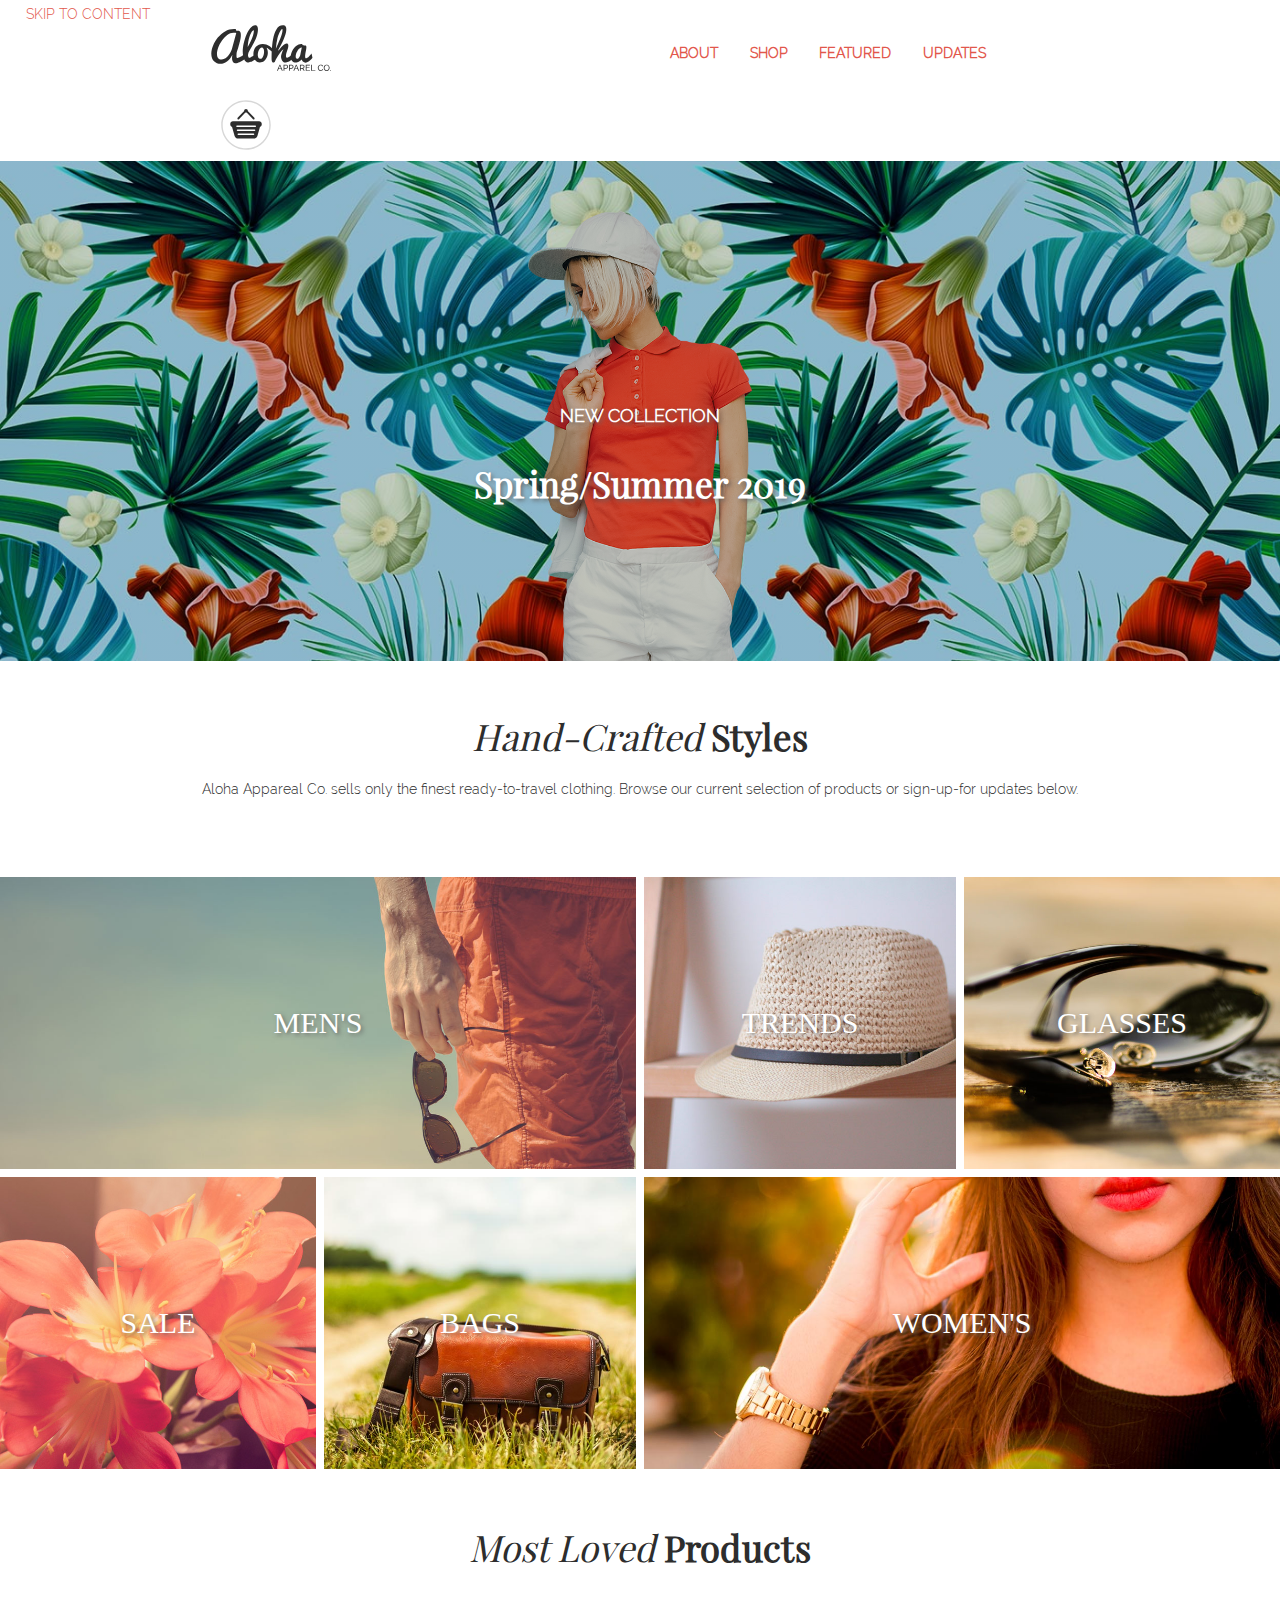
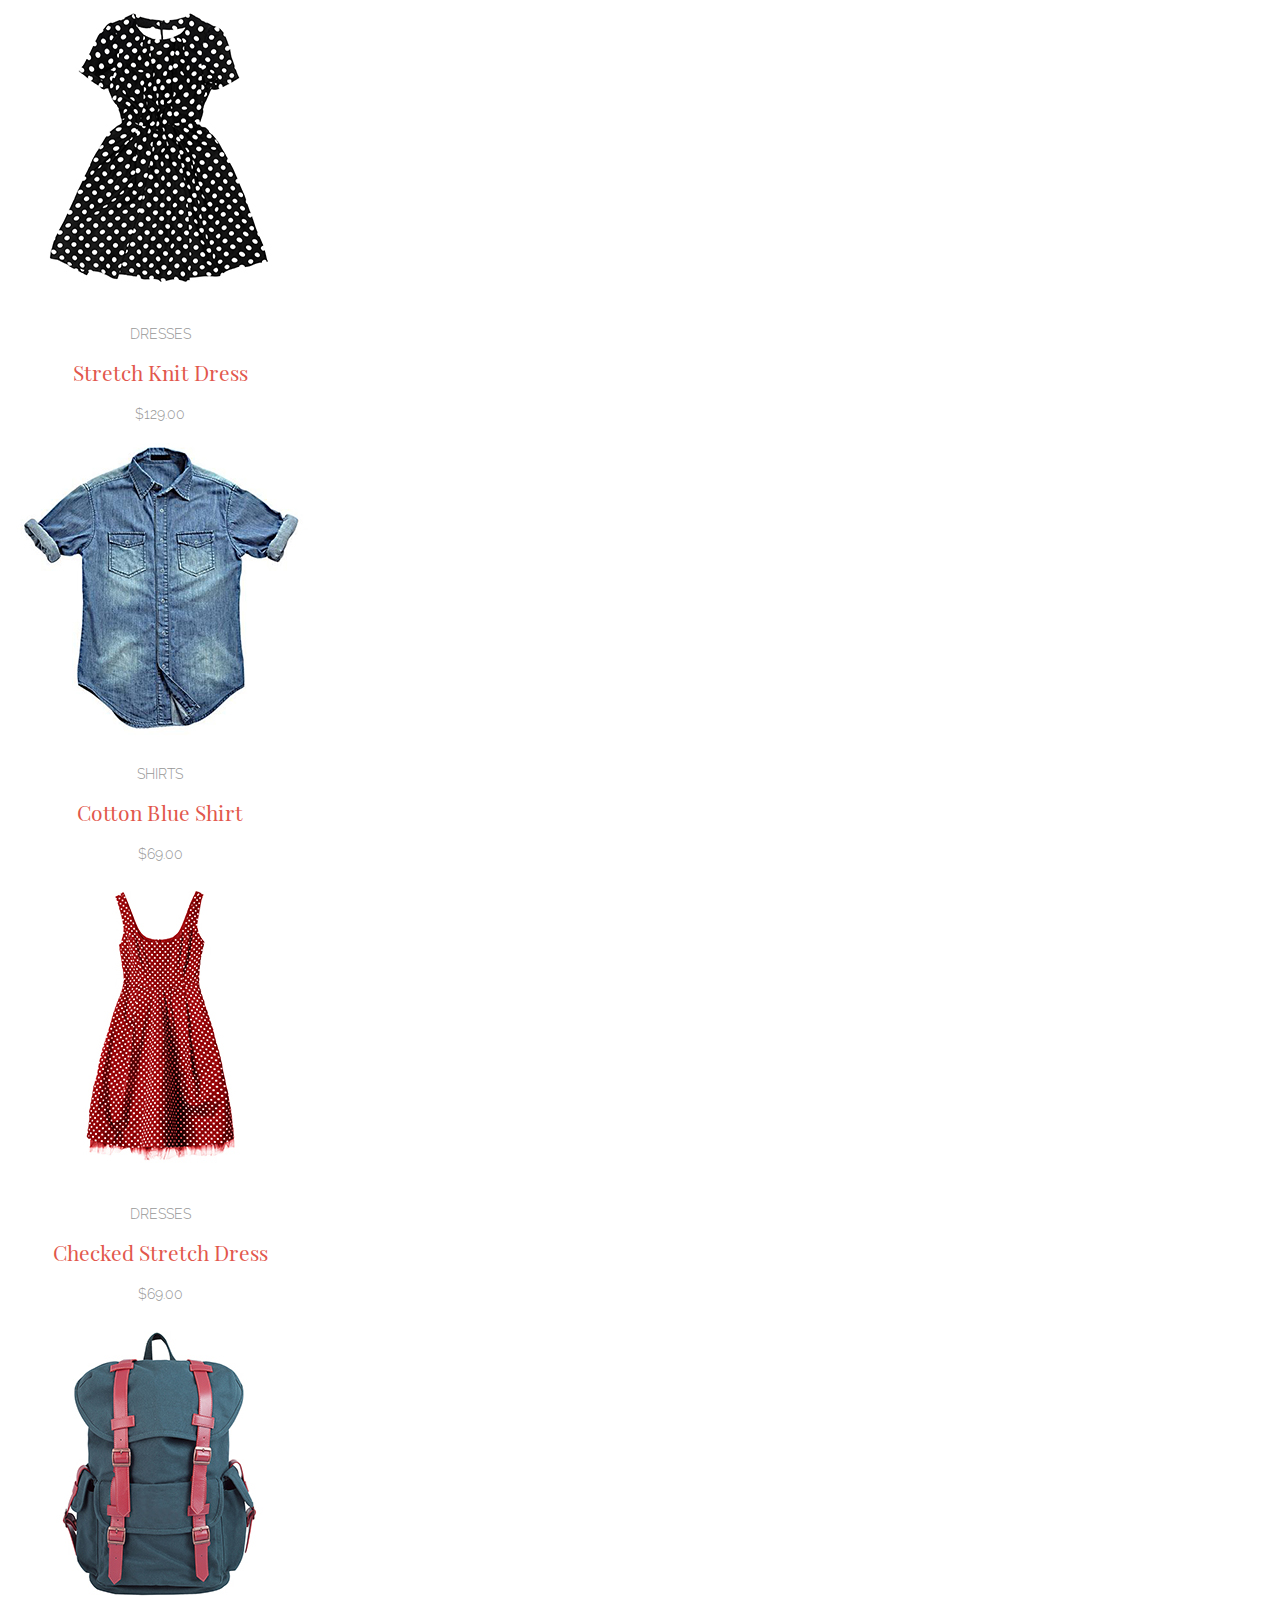
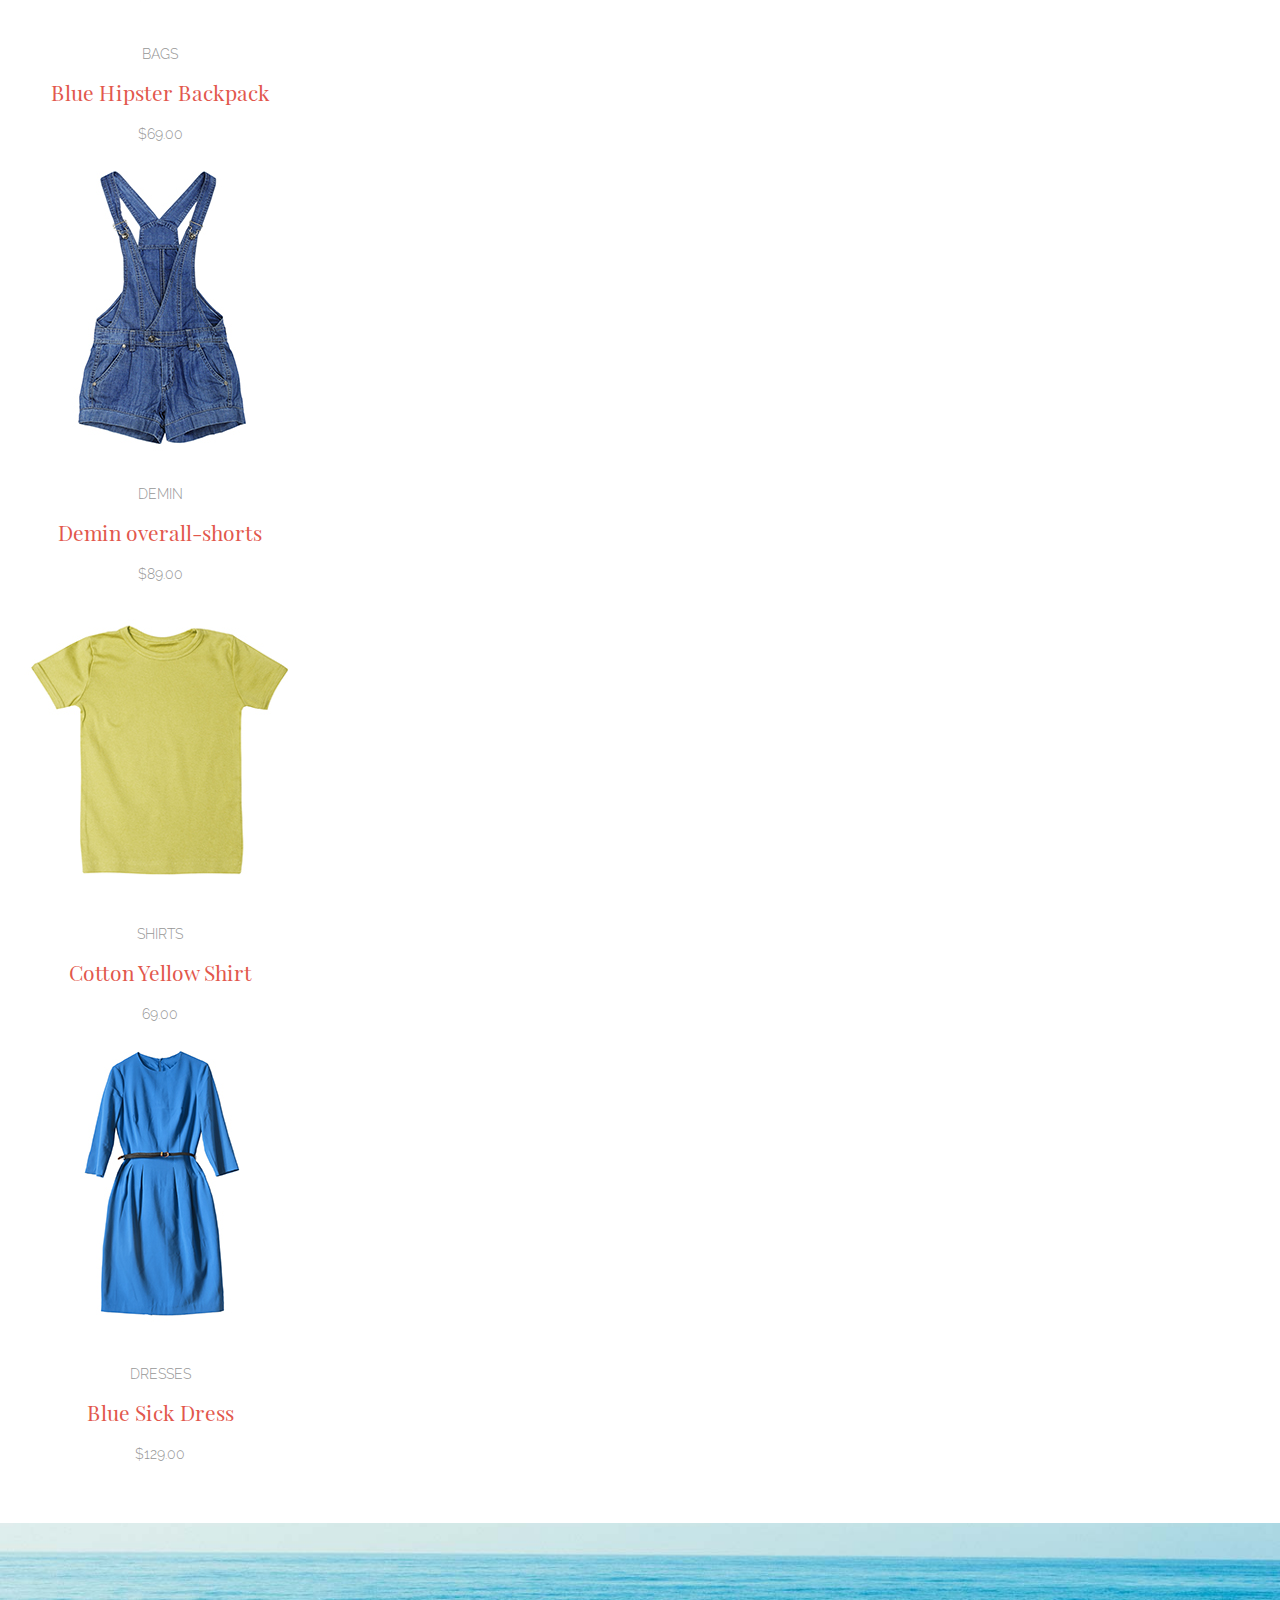
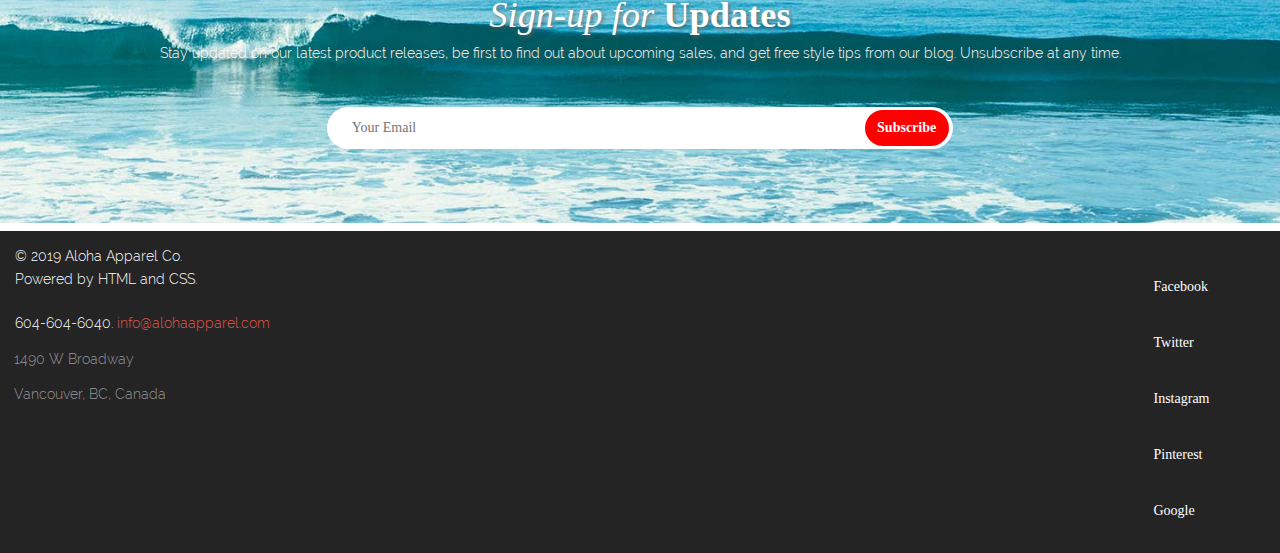
==== commit dda62ff5: "added in the class reader text" ====
--- a/index.html
+++ b/index.html
@@ -1,176 +1,187 @@
 <!DOCTYPE html>
 <html>
+
 <head>
-      <meta charset="utf-8"/>
-      <meta name="viewport" content= "width=device-width, initial-scale=1"/>
-      
-      <link href="https://fonts.googleapis.com/css?family=Thasadith" rel="stylesheet"/>
-      <link rel="stylesheet" href="https://use.fontawesome.com/releases/v5.6.3/css/all.css" integrity="sha384-UHRtZLI+pbxtHCWp1t77Bi1L4ZtiqrqD80Kn4Z8NTSRyMA2Fd33n5dQ8lWUE00s/" crossorigin="anonymous"/>
-      <link href="https://meyerweb.com/eric/tools/css/reset" rel="stylesheet"/>
-      <link rel="stylesheet" href="style.css"/>
-      <link rel="stylesheet" href="flickity.min.css"/>
+   <meta charset="utf-8" />
+   <meta name="viewport" content="width=device-width, initial-scale=1" />
+
+   <link href="https://fonts.googleapis.com/css?family=Thasadith" rel="stylesheet" />
+   <link rel="stylesheet" href="https://use.fontawesome.com/releases/v5.6.3/css/all.css" integrity="sha384-UHRtZLI+pbxtHCWp1t77Bi1L4ZtiqrqD80Kn4Z8NTSRyMA2Fd33n5dQ8lWUE00s/"
+      crossorigin="anonymous" />
+   <link href="https://meyerweb.com/eric/tools/css/reset" rel="stylesheet" />
+   <link rel="stylesheet" href="style.css" />
+   <link rel="stylesheet" href="flickity.min.css" />
 
 
 </head>
 
 <body>
 
-<header class="site-header container">
-         <div class="logo">
-            <h1 class="screen-reader">Aloha Apparel Co.</h1>
-            <img src="images/aloha-logo.svg" alt="Aloha Appareal Co. logo"/>
-         </div>
-         <div class="cart">
-               <span class="screen-reader">Shopping cart</span>
-               <img src="images/cart-icon.svg" alt="Shopping cart" />
-         </div>
-         <nav class="main-navigation"> 
-             <ul>
-                     <li><a href="#about">about</a></li>
-                     <li><a href="#shop">SHOP</a></li>
-                     <li><a href="#featured">FEATURED</a></li>
-                     <li><a href="#updates">UPDATES</a></li>
-                  </ul>
-            </nav>
-         
-         
-</header>
+   <header class="site-header container">
+
+      <a class="screen-reader-text" href="#main">Skip to content</a>
+      <div class="logo">
+         <h1 class="screen-reader">Aloha Apparel Co.</h1>
+         <img src="images/aloha-logo.svg" alt="Aloha Appareal Co. logo" />
+      </div>
+      <div class="cart">
+         <span class="screen-reader">Shopping cart</span>
+         <img src="images/cart-icon.svg" alt="Shopping cart" />
+      </div>
+      <nav class="main-navigation">
+         <ul>
+            <li><a href="#about">about</a></li>
+            <li><a href="#shop">SHOP</a></li>
+            <li><a href="#featured">FEATURED</a></li>
+            <li><a href="#updates">UPDATES</a></li>
+         </ul>
+      </nav>
+
+
+   </header>
 
    <section class="banner">
       <div class="banner-text container">
-            <p class="collection"> new collection</p>
-            <p class="season">Spring/Summer 2019</p>   
+         <p class="collection"> new collection</p>
+         <p class="season">Spring/Summer 2019</p>
       </div>
    </section>
 
 
-   <section class="about" id="about">
+   <main id="main" class="site-main" tabindex="-1">
+      <section class="about" id="about">
          <div class="about-text container">
             <h2>Hand-Crafted <span class="heavy">Styles</span></h2>
-               <p class="hcs">Aloha Appareal Co. sells only the finest ready-to-travel clothing. Browse our current selection of products or sign-up-for updates below.</p>
-             </div>
-   </section>
+            <p class="hcs">Aloha Appareal Co. sells only the finest ready-to-travel clothing. Browse our current
+               selection
+               of products or sign-up-for updates below.</p>
+         </div>
+      </section>
 
-   <div class="categories">
-      <div class="mens category-rectangular"><span class=category-name>men's</span></div>
-      <div class="trends category-square"><span class=category-name>trends</span></div>
-      <div class="glasses category-square"><span class=category-name>glasses</span></div>
-   </div>
-   <div class="categories">
-   <div class="sale category-square"><span class=category-name>sale</span></div>
-      <div class="bags category-square"><span class=category-name>bags</span></div>
-      <div class="womens category-rectangular"><span class=category-name>women's</span></div>
-   </div>
-</section>
+      <div class="categories">
+         <div class="mens category-rectangular"><span class=category-name>men's</span></div>
+         <div class="trends category-square"><span class=category-name>trends</span></div>
+         <div class="glasses category-square"><span class=category-name>glasses</span></div>
+      </div>
+      <div class="categories">
+         <div class="sale category-square"><span class=category-name>sale</span></div>
+         <div class="bags category-square"><span class=category-name>bags</span></div>
+         <div class="womens category-rectangular"><span class=category-name>women's</span></div>
+      </div>
+      </section>
 
 
-   <section class="featured" id="featured">
-         
-               <h2>Most Loved<span class="heavy"> Products</span></h2>
-          
-     <div class="main-carousel">  
-           
+      <section class="featured" id="featured">
 
-      <div class="carousel-cell">
-         <img src="images/stretch-knit-dress.jpg" alt=Stretch-knit-dress>
-         <p class="product-type">dresses </p>
-         <h3>Stretch Knit Dress</h3>
-         <p class="price">$129.00</p>
-      </div>
+         <h2>Most Loved<span class="heavy"> Products</span></h2>
 
-      <div class="carousel-cell">
-         <img src="images/cotton-blue-shirt.jpg" alt=cotton-blue-shirt>
-         <p class="product-type">shirts</p>
-         <h3>Cotton Blue Shirt</h3>
-         <p class="price">$69.00</p>
-      </div>
+         <div class="main-carousel">
 
-      <div class="carousel-cell">
-         <img src="images/checked-stretch-dress.jpg" alt=checked-stretch-dress>
-         <p class="product-type">dresses</p>
-         <h3>Checked Stretch Dress</h3>
-         <p class="price">$69.00</p>
-      </div>
 
-      <div class="carousel-cell">
-         <img src="images/blue-hipster-backpack.jpg" alt=backpack>
-         <p class="product-type">bags</p>
-         <h3>Blue Hipster Backpack</h3>
-         <p class="price">$69.00</p>
-      </div>
+            <div class="carousel-cell">
+               <img src="images/stretch-knit-dress.jpg" alt=Stretch-knit-dress>
+               <p class="product-type">dresses </p>
+               <h3>Stretch Knit Dress</h3>
+               <p class="price">$129.00</p>
+            </div>
 
-      <div class="carousel-cell">
-            <img src="images/demin-overall-shorts.jpg" alt=denib-overall-shorts>
-            <p class="product-type">demin</p>
-            <h3>Demin overall-shorts</h3>
-            <p class="price">$89.00</p>
-      </div>
+            <div class="carousel-cell">
+               <img src="images/cotton-blue-shirt.jpg" alt=cotton-blue-shirt>
+               <p class="product-type">shirts</p>
+               <h3>Cotton Blue Shirt</h3>
+               <p class="price">$69.00</p>
+            </div>
 
-         <div class="carousel-cell">
+            <div class="carousel-cell">
+               <img src="images/checked-stretch-dress.jpg" alt=checked-stretch-dress>
+               <p class="product-type">dresses</p>
+               <h3>Checked Stretch Dress</h3>
+               <p class="price">$69.00</p>
+            </div>
+
+            <div class="carousel-cell">
+               <img src="images/blue-hipster-backpack.jpg" alt=backpack>
+               <p class="product-type">bags</p>
+               <h3>Blue Hipster Backpack</h3>
+               <p class="price">$69.00</p>
+            </div>
+
+            <div class="carousel-cell">
+               <img src="images/demin-overall-shorts.jpg" alt=denib-overall-shorts>
+               <p class="product-type">demin</p>
+               <h3>Demin overall-shorts</h3>
+               <p class="price">$89.00</p>
+            </div>
+
+            <div class="carousel-cell">
                <img src="images/cotton-yellow-tshirt.jpg" alt=cotton-yellow-tshirt>
                <p class="product-type">shirts</p>
                <h3>Cotton Yellow Shirt</h3>
                <p class="price">69.00</p>
+            </div>
+
+            <div class="carousel-cell">
+               <img src="images/blue-silk-dress.jpg" alt=blue-sick-dress>
+               <p class="product-type">dresses </p>
+               <h3>Blue Sick Dress</h3>
+               <p class="price">$129.00</p>
+            </div>
+
+
          </div>
 
-            <div class="carousel-cell">
-                  <img src="images/blue-silk-dress.jpg" alt=blue-sick-dress>
-                  <p class="product-type">dresses </p>
-                  <h3>Blue Sick Dress</h3>
-                  <p class="price">$129.00</p>
-            </div>
-               
-               
+      </section>
+
+
+      <section class="newsletter" id="newsletter">
+         <div class="sign-up-wrapper container">
+            <h5>Sign-up for<span class="heavy"> Updates</span></h5>
+            <p>Stay updated on our latest product releases, be first to find out about upcoming sales, and get free
+               style
+               tips from our blog. Unsubscribe at any time.</p>
+            <form class="sign-up-form">
+               <input type="email" name="your_email" id="your-email" value placeholder="Your Email">
+               <input type="submit" name="subscribe" value="Subscribe" id="subscribe">
+            </form>
+         </div>
+      </section>
+   </main>
+
+   <footer class="site-footer">
+
+      <div class="colophon">
+         <div class="copyright">
+            <h6>&copy; 2019 Aloha Apparel Co.</h6>
+            <h6>Powered by HTML and CSS.</h6>
+            <br>
+            <h6>604-604-6040. <a href=“mailto:info@alohaapparel.com”>info@alohaapparel.com</a></h6>
+         </div>
+
+         <div class="address">
+            <h4>1490 W Broadway</h4>
+            <h4>Vancouver, BC, Canada</h4>
+         </div>
       </div>
-               
-   </section>
-   
+      <ul class="social">
 
-   <section class="newsletter" id="newsletter">
-      <div class="sign-up-wrapper container">
-            <h5>Sign-up for<span class="heavy"> Updates</span></h5>
-            <p>Stay updated on our latest product releases, be first to find out about upcoming sales, and get free style tips from our blog. Unsubscribe at any time.</p>
-            <form class="sign-up-form">
-            <input type="email" name="your_email" id="your-email" value placeholder="Your Email">
-            <input type="submit" name="subscribe" value="Subscribe" id="subscribe">
-            </form>
-            </div>     
-   </section>
- 
-   <footer class="site-footer">
-     
-         <div class="colophon">
-            <div class="copyright">
-               <h6>&copy; 2019 Aloha Apparel Co.</h6>
-               <h6>Powered by HTML and CSS.</h6>
-               <br>
-               <h6>604-604-6040. <a href=“mailto:info@alohaapparel.com”>info@alohaapparel.com</a></h6>
-            </div>
-            
-            <div class="address">
-               <h4>1490 W Broadway</h4>
-               <h4>Vancouver, BC, Canada</h4>
-            </div>
-      </div>
-       <ul class="social">
-   
          <li><i href class="fab fa-facebook-square"><span class="network-name">Facebook</span></i></li>
          <li><i href class="fab fa-twitter"><span class="network-name">Twitter</span></i></li>
          <li><i href class="fab fa-instagram"><span class="network-name">Instagram</span></i></li>
          <li><i href class="fab fa-pinterest-square"><span class="network-name">Pinterest</span></i></li>
          <li><i href class="fab fa-google-plus-g"><span class="network-name">Google</span></i></li>
-         </ul>
-      
+      </ul>
 
-      
+
+
    </footer>
 
-<!--JavaScript files-->
-<script type="text/javascript" src="./jquery.js"></script>
-<script type="text/javascript" src="./flickity.pkgd.min.js"></script>
-<script type="text/javascript" src="./index.js"></script>
+   <!--JavaScript files-->
+   <script type="text/javascript" src="./jquery.js"></script>
+   <script type="text/javascript" src="./flickity.pkgd.min.js"></script>
+   <script type="text/javascript" src="./index.js"></script>
+   <script src="tota11y.min.js"></script>
 
 
-   </body>
+</body>
 
 </html>